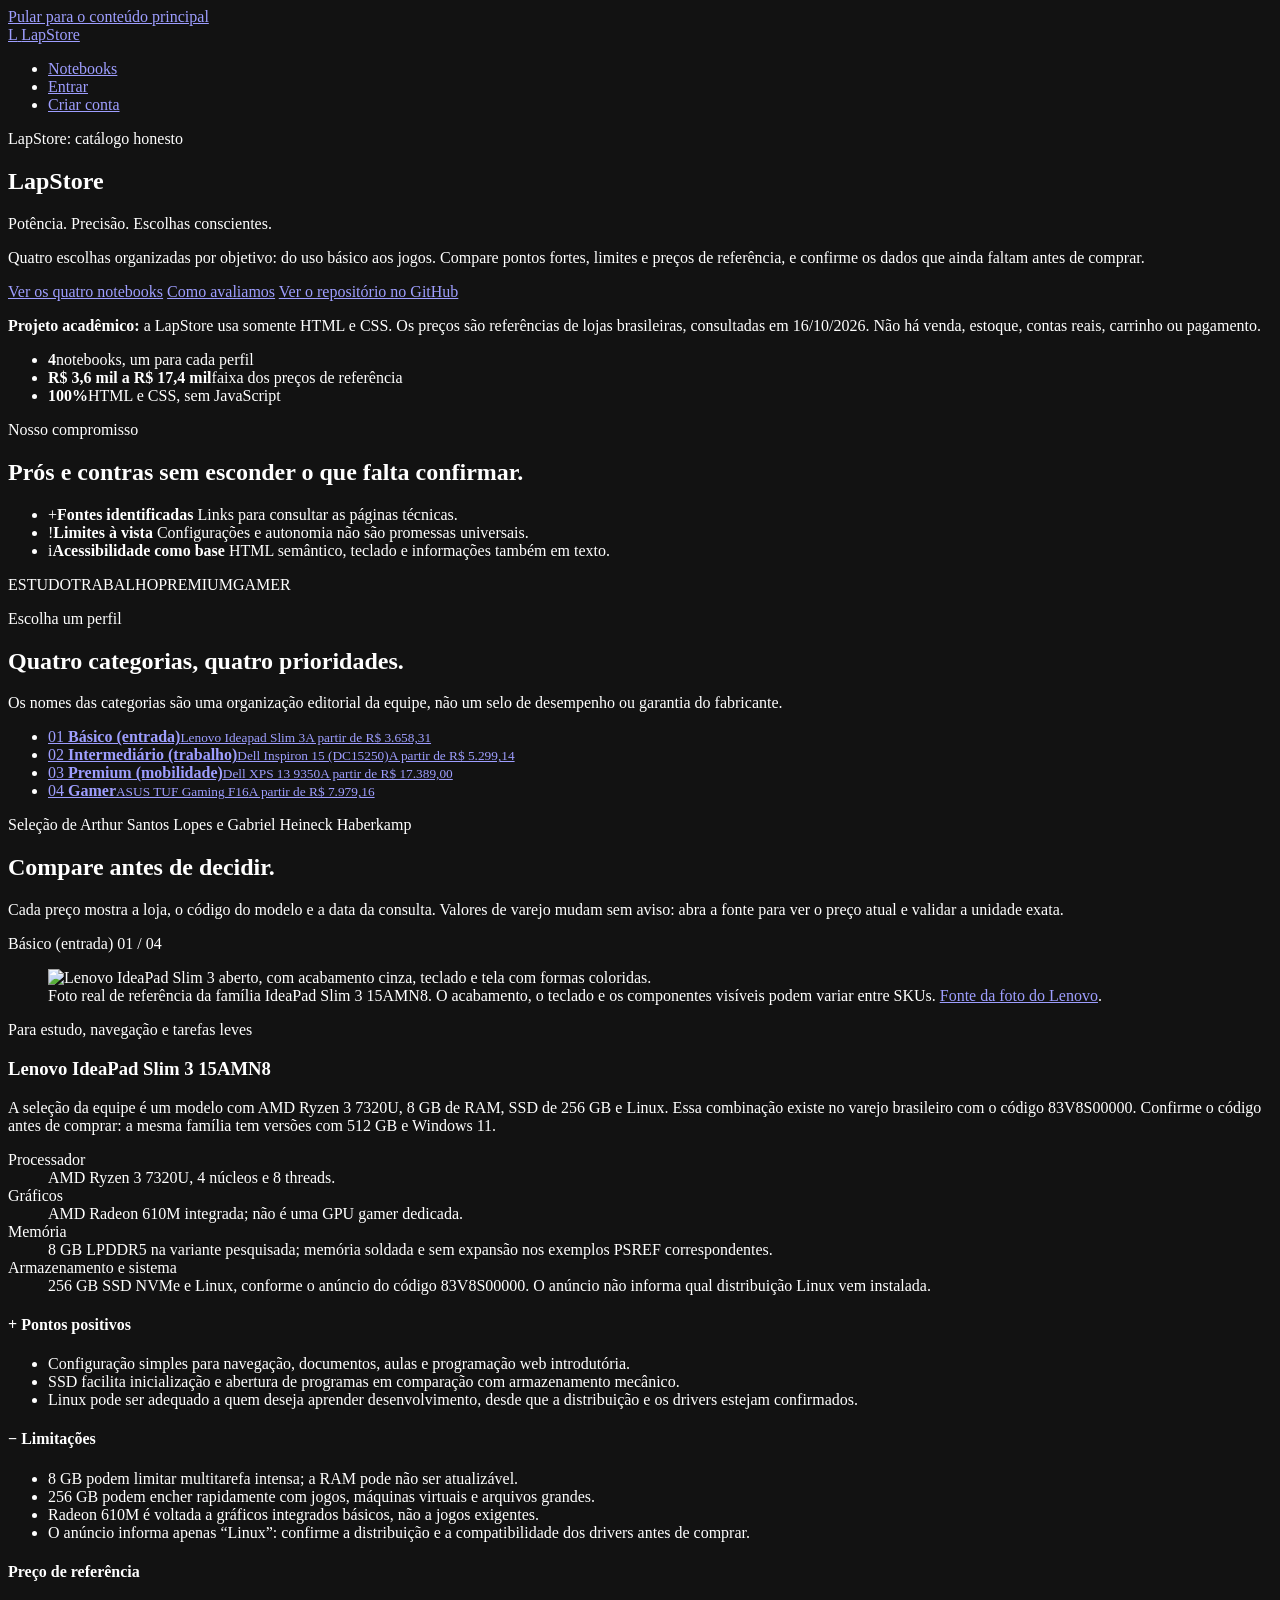
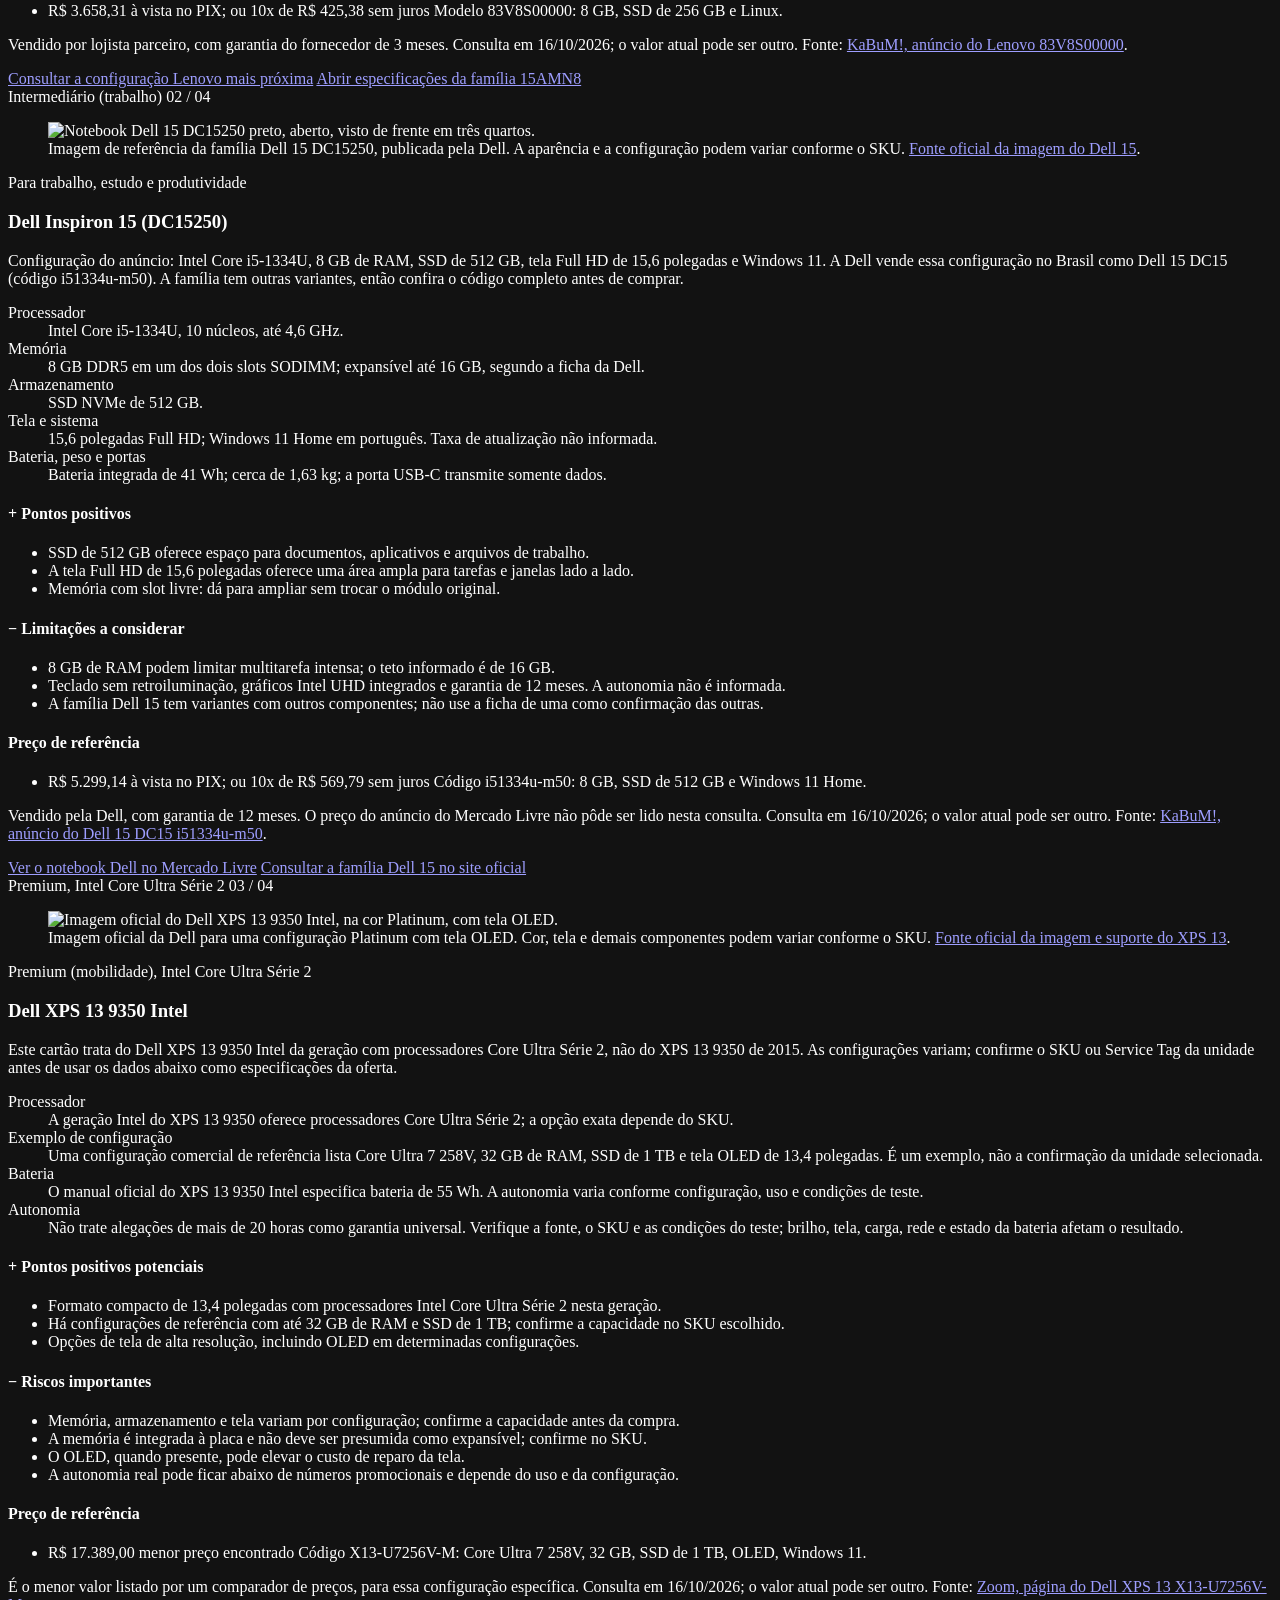
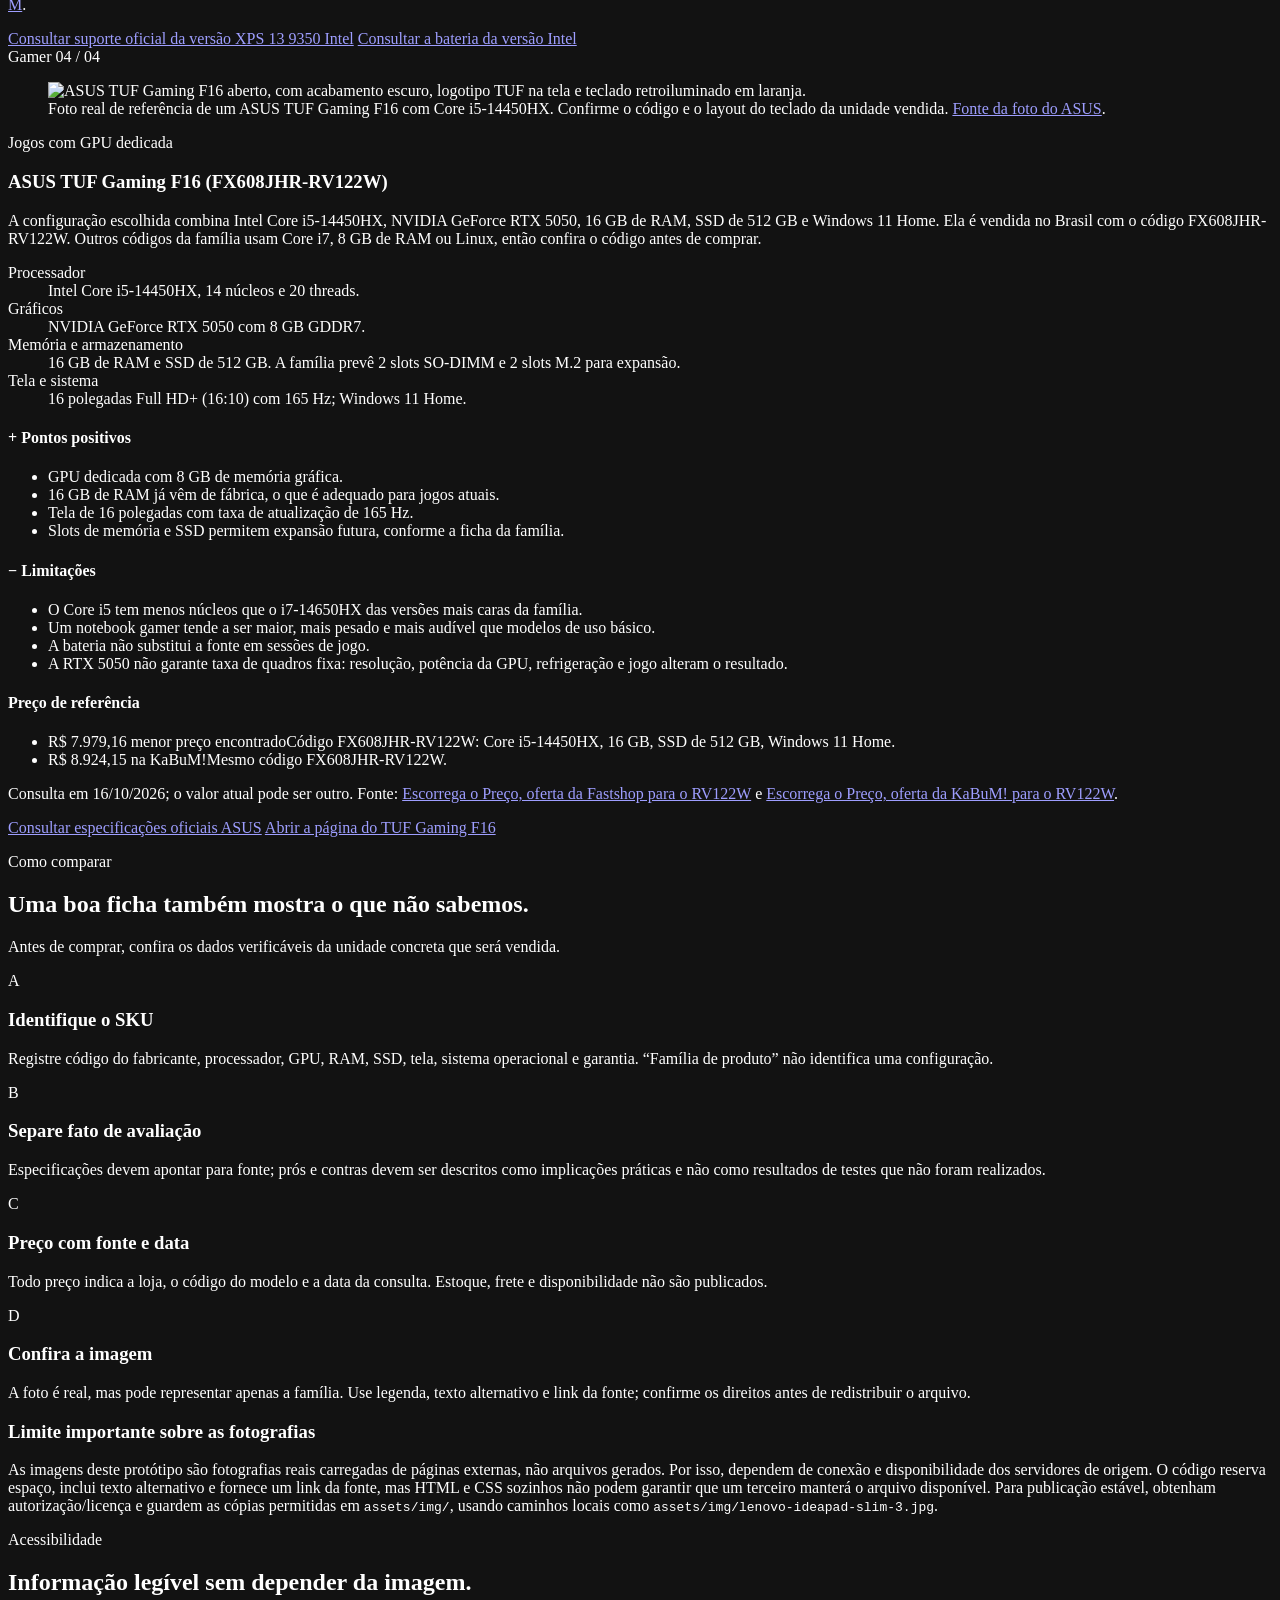
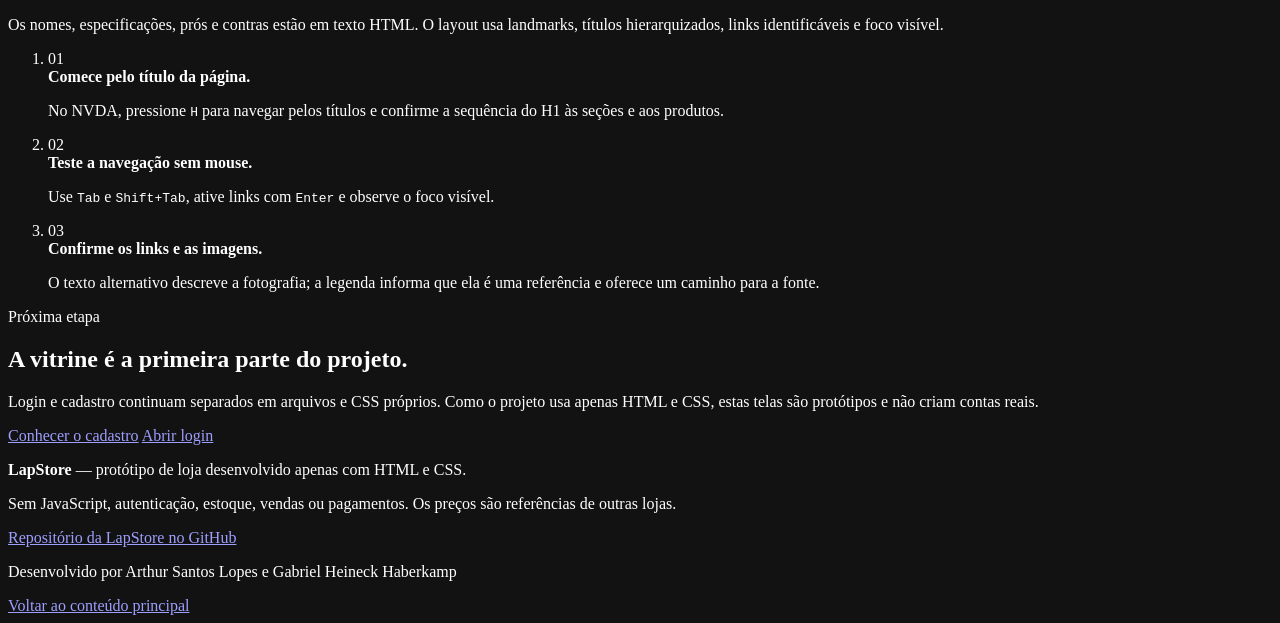
==== index.html @ e363d123 "Add initial HTML structure for LapStore catalog" ====
<!DOCTYPE html>
<html lang="pt-BR">
<head>
    <meta charset="UTF-8">
    <meta name="viewport" content="width=device-width, initial-scale=1.0">
    <meta name="description" content="Catálogo demonstrativo da LapStore com quatro notebooks organizados por perfil de uso, prós, contras e fontes de especificações.">
    <meta name="color-scheme" content="dark">
    <title>Notebooks por categoria | LapStore</title>
    <link rel="stylesheet" href="css/base.css">
    <link rel="stylesheet" href="css/home.css">
</head>
<body>
    <a class="skip-link" href="#conteudo-principal">Pular para o conteúdo principal</a>

    <header class="site-header">
        <div class="container header-inner">
            <a class="brand" href="index.html" aria-label="LapStore, página inicial">
                <span class="brand-mark" aria-hidden="true">L</span>
                <span class="brand-name">LapStore</span>
            </a>
            <nav class="main-nav" aria-label="Navegação principal">
                <ul>
                    <li><a href="index.html" aria-current="page">Notebooks</a></li>
                    <li><a href="login.html">Entrar</a></li>
                    <li><a class="nav-highlight" href="cadastro.html">Criar conta</a></li>
                </ul>
            </nav>
        </div>
    </header>

    <main id="conteudo-principal" class="home-page" tabindex="-1">
        <section class="home-hero" aria-labelledby="titulo-principal">
            <div class="container hero-layout">
                <div class="hero-copy">
                    <p class="eyebrow">LapStore: catálogo honesto</p>
                    <h1 id="titulo-principal">Lap<span class="brand-accent">Store</span></h1>
                    <p class="hero-tagline">Potência. Precisão. Escolhas conscientes.</p>
                    <p class="hero-lead">Quatro escolhas organizadas por objetivo: do uso básico aos jogos. Compare pontos fortes, limites e preços de referência, e confirme os dados que ainda faltam antes de comprar.</p>
                    <div class="hero-actions">
                        <a class="button button-primary" href="#catalogo-notebooks">Ver os quatro notebooks</a>
                        <a class="button button-secondary" href="#criterios">Como avaliamos</a>
                        <a class="button button-repository" href="https://github.com/gabrielhhaber/loja_html_css">Ver o repositório no GitHub</a>
                    </div>
                    <p class="prototype-notice"><strong>Projeto acadêmico:</strong> a LapStore usa somente HTML e CSS. Os preços são referências de lojas brasileiras, consultadas em 16/10/2026. Não há venda, estoque, contas reais, carrinho ou pagamento.</p>
                    <ul class="hero-stats">
                        <li><strong>4</strong><span>notebooks, um para cada perfil</span></li>
                        <li><strong>R$ 3,6 mil a R$ 17,4 mil</strong><span>faixa dos preços de referência</span></li>
                        <li><strong>100%</strong><span>HTML e CSS, sem JavaScript</span></li>
                    </ul>
                </div>
                <aside class="hero-pledge" aria-labelledby="titulo-compromisso">
                    <p class="eyebrow">Nosso compromisso</p>
                    <h2 id="titulo-compromisso">Prós e contras sem esconder o que falta confirmar.</h2>
                    <ul class="pledge-list">
                        <li><span class="pledge-icon pledge-icon-good" aria-hidden="true">+</span><span><strong>Fontes identificadas</strong> Links para consultar as páginas técnicas.</span></li>
                        <li><span class="pledge-icon pledge-icon-caution" aria-hidden="true">!</span><span><strong>Limites à vista</strong> Configurações e autonomia não são promessas universais.</span></li>
                        <li><span class="pledge-icon pledge-icon-info" aria-hidden="true">i</span><span><strong>Acessibilidade como base</strong> HTML semântico, teclado e informações também em texto.</span></li>
                    </ul>
                </aside>
            </div>
            <div class="hero-ribbon" aria-hidden="true"><span>ESTUDO</span><span>TRABALHO</span><span>PREMIUM</span><span>GAMER</span></div>
        </section>

        <section class="container category-overview" aria-labelledby="titulo-categorias">
            <div class="section-intro">
                <p class="eyebrow">Escolha um perfil</p>
                <h2 id="titulo-categorias">Quatro categorias, quatro prioridades.</h2>
                <p>Os nomes das categorias são uma organização editorial da equipe, não um selo de desempenho ou garantia do fabricante.</p>
            </div>
            <nav class="category-nav" aria-label="Ir para uma categoria de notebook">
                <ul>
                    <li>
                        <a class="category-link category-link-basic" href="#titulo-lenovo">
                            <span class="category-number" aria-hidden="true">01</span>
                            <span><strong>Básico (entrada)</strong><small>Lenovo Ideapad Slim 3</small><small class="category-price">A partir de R$ 3.658,31</small></span>
                        </a>
                    </li>
                    <li>
                        <a class="category-link category-link-work" href="#titulo-dell-inspiron">
                            <span class="category-number" aria-hidden="true">02</span>
                            <span><strong>Intermediário (trabalho)</strong><small>Dell Inspiron 15 (DC15250)</small><small class="category-price">A partir de R$ 5.299,14</small></span>
                        </a>
                    </li>
                    <li>
                        <a class="category-link category-link-premium" href="#titulo-dell">
                            <span class="category-number" aria-hidden="true">03</span>
                            <span><strong>Premium (mobilidade)</strong><small>Dell XPS 13 9350</small><small class="category-price">A partir de R$ 17.389,00</small></span>
                        </a>
                    </li>
                    <li>
                        <a class="category-link category-link-gamer" href="#titulo-asus">
                            <span class="category-number" aria-hidden="true">04</span>
                            <span><strong>Gamer</strong><small>ASUS TUF Gaming F16</small><small class="category-price">A partir de R$ 7.979,16</small></span>
                        </a>
                    </li>
                </ul>
            </nav>
        </section>

        <section class="container catalog-section" id="catalogo-notebooks" aria-labelledby="titulo-catalogo">
            <div class="section-heading">
                <div>
                    <p class="eyebrow">Seleção de Arthur Santos Lopes e Gabriel Heineck Haberkamp</p>
                    <h2 id="titulo-catalogo">Compare antes de decidir.</h2>
                </div>
                <p>Cada preço mostra a loja, o código do modelo e a data da consulta. Valores de varejo mudam sem aviso: abra a fonte para ver o preço atual e validar a unidade exata.</p>
            </div>

            <div class="product-grid">
                <article class="product-card product-basic" id="categoria-basico" aria-labelledby="titulo-lenovo">
                    <div class="product-card-head">
                        <span class="category-badge">Básico (entrada)</span>
                        <span class="category-index" aria-hidden="true">01 / 04</span>
                    </div>
                    <figure class="product-figure">
                        <img src="https://www.regard.ru/api/photo/goods/6617258.png" width="1000" height="1000" loading="lazy" referrerpolicy="no-referrer" decoding="async" alt="Lenovo IdeaPad Slim 3 aberto, com acabamento cinza, teclado e tela com formas coloridas.">
                        <figcaption>Foto real de referência da família IdeaPad Slim 3 15AMN8. O acabamento, o teclado e os componentes visíveis podem variar entre SKUs. <a href="https://www.regard.ru/product/790189/noutbuk-lenovo-ideapad-slim-3-15amn8-arctic-grey-82xq01c9ps">Fonte da foto do Lenovo</a>.</figcaption>
                    </figure>
                    <div class="product-content">
                        <p class="product-kicker">Para estudo, navegação e tarefas leves</p>
                        <h3 id="titulo-lenovo" tabindex="-1">Lenovo IdeaPad Slim 3 15AMN8</h3>
                        <p class="product-summary">A seleção da equipe é um modelo com AMD Ryzen 3 7320U, 8 GB de RAM, SSD de 256 GB e Linux. Essa combinação existe no varejo brasileiro com o código 83V8S00000. Confirme o código antes de comprar: a mesma família tem versões com 512 GB e Windows 11.</p>
                        <dl class="spec-list">
                            <div><dt>Processador</dt><dd>AMD Ryzen 3 7320U, 4 núcleos e 8 threads.</dd></div>
                            <div><dt>Gráficos</dt><dd>AMD Radeon 610M integrada; não é uma GPU gamer dedicada.</dd></div>
                            <div><dt>Memória</dt><dd>8 GB LPDDR5 na variante pesquisada; memória soldada e sem expansão nos exemplos PSREF correspondentes.</dd></div>
                            <div><dt>Armazenamento e sistema</dt><dd>256 GB SSD NVMe e Linux, conforme o anúncio do código 83V8S00000. O anúncio não informa qual distribuição Linux vem instalada.</dd></div>
                        </dl>
                        <div class="pros-cons">
                            <div class="pros" role="group" aria-labelledby="lenovo-pros">
                                <h4 id="lenovo-pros"><span aria-hidden="true">+</span> Pontos positivos</h4>
                                <ul>
                                    <li>Configuração simples para navegação, documentos, aulas e programação web introdutória.</li>
                                    <li>SSD facilita inicialização e abertura de programas em comparação com armazenamento mecânico.</li>
                                    <li>Linux pode ser adequado a quem deseja aprender desenvolvimento, desde que a distribuição e os drivers estejam confirmados.</li>
                                </ul>
                            </div>
                            <div class="cons" role="group" aria-labelledby="lenovo-contras">
                                <h4 id="lenovo-contras"><span aria-hidden="true">−</span> Limitações</h4>
                                <ul>
                                    <li>8 GB podem limitar multitarefa intensa; a RAM pode não ser atualizável.</li>
                                    <li>256 GB podem encher rapidamente com jogos, máquinas virtuais e arquivos grandes.</li>
                                    <li>Radeon 610M é voltada a gráficos integrados básicos, não a jogos exigentes.</li>
                                    <li>O anúncio informa apenas “Linux”: confirme a distribuição e a compatibilidade dos drivers antes de comprar.</li>
                                </ul>
                            </div>
                        </div>
                        <div class="price-box"><h4 id="preco-lenovo">Preço de referência</h4><ul class="price-list"><li><span class="price-value">R$ 3.658,31</span> <span class="price-cond">à vista no PIX; ou 10x de R$ 425,38 sem juros</span><span class="price-cfg"> Modelo 83V8S00000: 8 GB, SSD de 256 GB e Linux.</span></li></ul><p class="price-note">Vendido por lojista parceiro, com garantia do fornecedor de 3 meses. Consulta em 16/10/2026; o valor atual pode ser outro. Fonte: <a href="https://www.kabum.com.br/produto/1065395/notebook-lenovo-ideapad-slim-3-15amn8-amd-ryzen-3-7320u-8gb-256gb-ssd-linux-83v8s00000">KaBuM!, anúncio do Lenovo 83V8S00000</a>.</p></div>
                        <a class="button button-primary product-source" href="https://psref.lenovo.com/Detail/2183?M=82XQ00G1CC">Consultar a configuração Lenovo mais próxima</a>
                        <a class="text-link" href="https://psref.lenovo.com/Product/IdeaPad/IdeaPad_Slim_3_15AMN8">Abrir especificações da família 15AMN8</a>
                    </div>
                </article>

                <article class="product-card product-work" id="categoria-intermediario" aria-labelledby="titulo-dell-inspiron">
                    <div class="product-card-head">
                        <span class="category-badge">Intermediário (trabalho)</span>
                        <span class="category-index" aria-hidden="true">02 / 04</span>
                    </div>
                    <figure class="product-figure">
                        <img src="https://i.dell.com/is/image/DellContent/content/dam/ss2/product-images/dell-client-products/notebooks/dell/dell-15-intel-3530/media-gallery/laptop-dell-dc15250nt-bk-plastic-gallery-1.psd?fmt=png-alpha&amp;pscan=auto&amp;scl=1&amp;hei=320&amp;wid=499&amp;qlt=100,0&amp;resMode=sharp2&amp;size=499,320" width="499" height="320" loading="lazy" referrerpolicy="no-referrer" decoding="async" alt="Notebook Dell 15 DC15250 preto, aberto, visto de frente em três quartos.">
                        <figcaption>Imagem de referência da família Dell 15 DC15250, publicada pela Dell. A aparência e a configuração podem variar conforme o SKU. <a href="https://www.dell.com/pt-br/shop/notebooks-dell/spd/dell15laptopdc15250">Fonte oficial da imagem do Dell 15</a>.</figcaption>
                    </figure>
                    <div class="product-content">
                        <p class="product-kicker">Para trabalho, estudo e produtividade</p>
                        <h3 id="titulo-dell-inspiron" tabindex="-1">Dell Inspiron 15 (DC15250)</h3>
                        <p class="product-summary">Configuração do anúncio: Intel Core i5-1334U, 8 GB de RAM, SSD de 512 GB, tela Full HD de 15,6 polegadas e Windows 11. A Dell vende essa configuração no Brasil como Dell 15 DC15 (código i51334u-m50). A família tem outras variantes, então confira o código completo antes de comprar.</p>
                        <dl class="spec-list">
                            <div><dt>Processador</dt><dd>Intel Core i5-1334U, 10 núcleos, até 4,6 GHz.</dd></div>
                            <div><dt>Memória</dt><dd>8 GB DDR5 em um dos dois slots SODIMM; expansível até 16 GB, segundo a ficha da Dell.</dd></div>
                            <div><dt>Armazenamento</dt><dd>SSD NVMe de 512 GB.</dd></div>
                            <div><dt>Tela e sistema</dt><dd>15,6 polegadas Full HD; Windows 11 Home em português. Taxa de atualização não informada.</dd></div>
                            <div><dt>Bateria, peso e portas</dt><dd>Bateria integrada de 41 Wh; cerca de 1,63 kg; a porta USB-C transmite somente dados.</dd></div>
                        </dl>
                        <div class="pros-cons">
                            <div class="pros" role="group" aria-labelledby="dell-inspiron-pros">
                                <h4 id="dell-inspiron-pros"><span aria-hidden="true">+</span> Pontos positivos</h4>
                                <ul>
                                    <li>SSD de 512 GB oferece espaço para documentos, aplicativos e arquivos de trabalho.</li>
                                    <li>A tela Full HD de 15,6 polegadas oferece uma área ampla para tarefas e janelas lado a lado.</li>
                                    <li>Memória com slot livre: dá para ampliar sem trocar o módulo original.</li>
                                </ul>
                            </div>
                            <div class="cons" role="group" aria-labelledby="dell-inspiron-contras">
                                <h4 id="dell-inspiron-contras"><span aria-hidden="true">−</span> Limitações a considerar</h4>
                                <ul>
                                    <li>8 GB de RAM podem limitar multitarefa intensa; o teto informado é de 16 GB.</li>
                                    <li>Teclado sem retroiluminação, gráficos Intel UHD integrados e garantia de 12 meses. A autonomia não é informada.</li>
                                    <li>A família Dell 15 tem variantes com outros componentes; não use a ficha de uma como confirmação das outras.</li>
                                </ul>
                            </div>
                        </div>
                        <div class="price-box"><h4 id="preco-dell15">Preço de referência</h4><ul class="price-list"><li><span class="price-value">R$ 5.299,14</span> <span class="price-cond">à vista no PIX; ou 10x de R$ 569,79 sem juros</span><span class="price-cfg"> Código i51334u-m50: 8 GB, SSD de 512 GB e Windows 11 Home.</span></li></ul><p class="price-note">Vendido pela Dell, com garantia de 12 meses. O preço do anúncio do Mercado Livre não pôde ser lido nesta consulta. Consulta em 16/10/2026; o valor atual pode ser outro. Fonte: <a href="https://www.kabum.com.br/produto/1028018/notebook-dell-15-dc15-i51334u-m50-15-6-full-hd-13-gen-intel-core-i5-8gb-512gb-ssd-win-11-preto-carbono">KaBuM!, anúncio do Dell 15 DC15 i51334u-m50</a>.</p></div>
                        <a class="button button-primary product-source" href="https://www.mercadolivre.com.br/notebook-dell-dc15-i51334u-a50-156-fhd-i5-8gb-512gb-win-11/p/MLB70040749?pdp_filters=item_id%3AMLB6972021044">Ver o notebook Dell no Mercado Livre</a>
                        <a class="text-link" href="https://www.dell.com/pt-br/shop/notebooks-dell/spd/dell15laptopdc15250">Consultar a família Dell 15 no site oficial</a>
                    </div>
                </article>

                <article class="product-card product-premium" id="categoria-premium" aria-labelledby="titulo-dell">
                    <div class="product-card-head">
                        <span class="category-badge">Premium, Intel Core Ultra Série 2</span>
                        <span class="category-index" aria-hidden="true">03 / 04</span>
                    </div>
                    <figure class="product-figure">
                        <img src="https://i.dell.com/is/image/DellContent/content/dam/ss2/product-images/dell-client-products/notebooks/xps-notebooks/xps-13-9350/spi/platinum/oled/notebook-xps-13-9350-t-oled-silver-relsize-500-ng.psd?fmt=jpg&amp;wid=500&amp;hei=181" width="500" height="181" loading="lazy" referrerpolicy="no-referrer" decoding="async" alt="Imagem oficial do Dell XPS 13 9350 Intel, na cor Platinum, com tela OLED.">
                        <figcaption>Imagem oficial da Dell para uma configuração Platinum com tela OLED. Cor, tela e demais componentes podem variar conforme o SKU. <a href="https://www.dell.com/support/product-details/pt-br/product/xps-13-9350-intel-laptop/resources/manuals">Fonte oficial da imagem e suporte do XPS 13</a>.</figcaption>
                    </figure>
                    <div class="product-content">
                        <p class="product-kicker">Premium (mobilidade), Intel Core Ultra Série 2</p>
                        <h3 id="titulo-dell" tabindex="-1">Dell XPS 13 9350 Intel</h3>
                        <p class="product-summary">Este cartão trata do Dell XPS 13 9350 Intel da geração com processadores Core Ultra Série 2, não do XPS 13 9350 de 2015. As configurações variam; confirme o SKU ou Service Tag da unidade antes de usar os dados abaixo como especificações da oferta.</p>
                        <dl class="spec-list">
                            <div><dt>Processador</dt><dd>A geração Intel do XPS 13 9350 oferece processadores Core Ultra Série 2; a opção exata depende do SKU.</dd></div>
                            <div><dt>Exemplo de configuração</dt><dd>Uma configuração comercial de referência lista Core Ultra 7 258V, 32 GB de RAM, SSD de 1 TB e tela OLED de 13,4 polegadas. É um exemplo, não a confirmação da unidade selecionada.</dd></div>
                            <div><dt>Bateria</dt><dd>O manual oficial do XPS 13 9350 Intel especifica bateria de 55 Wh. A autonomia varia conforme configuração, uso e condições de teste.</dd></div>
                            <div><dt>Autonomia</dt><dd>Não trate alegações de mais de 20 horas como garantia universal. Verifique a fonte, o SKU e as condições do teste; brilho, tela, carga, rede e estado da bateria afetam o resultado.</dd></div>
                        </dl>
                        <div class="pros-cons">
                            <div class="pros" role="group" aria-labelledby="dell-pros">
                                <h4 id="dell-pros"><span aria-hidden="true">+</span> Pontos positivos potenciais</h4>
                                <ul>
                                    <li>Formato compacto de 13,4 polegadas com processadores Intel Core Ultra Série 2 nesta geração.</li>
                                    <li>Há configurações de referência com até 32 GB de RAM e SSD de 1 TB; confirme a capacidade no SKU escolhido.</li>
                                    <li>Opções de tela de alta resolução, incluindo OLED em determinadas configurações.</li>
                                </ul>
                            </div>
                            <div class="cons" role="group" aria-labelledby="dell-contras">
                                <h4 id="dell-contras"><span aria-hidden="true">−</span> Riscos importantes</h4>
                                <ul>
                                    <li>Memória, armazenamento e tela variam por configuração; confirme a capacidade antes da compra.</li>
                                    <li>A memória é integrada à placa e não deve ser presumida como expansível; confirme no SKU.</li>
                                    <li>O OLED, quando presente, pode elevar o custo de reparo da tela.</li>
                                    <li>A autonomia real pode ficar abaixo de números promocionais e depende do uso e da configuração.</li>
                                </ul>
                            </div>
                        </div>
                        <div class="price-box"><h4 id="preco-xps">Preço de referência</h4><ul class="price-list"><li><span class="price-value">R$ 17.389,00</span> <span class="price-cond">menor preço encontrado</span><span class="price-cfg"> Código X13-U7256V-M: Core Ultra 7 258V, 32 GB, SSD de 1 TB, OLED, Windows 11.</span></li></ul><p class="price-note">É o menor valor listado por um comparador de preços, para essa configuração específica. Consulta em 16/10/2026; o valor atual pode ser outro. Fonte: <a href="https://www.zoom.com.br/notebook/notebook-dell-xps-13-intel-core-ultra-7-258v-13-32gb-ssd-1-tb-windows-11">Zoom, página do Dell XPS 13 X13-U7256V-M</a>.</p></div>
                        <a class="button button-primary product-source" href="https://www.dell.com/support/product-details/pt-br/product/xps-13-9350-intel-laptop/resources/manuals">Consultar suporte oficial da versão XPS 13 9350 Intel</a>
                        <a class="text-link" href="https://www.dell.com/support/manuals/pt-br/xps-13-9350-intel-laptop/xps-13-9350-owners-manual/bateria?guid=guid-c11a821b-01ce-44c5-aed5-444b4c1772a5&amp;lang=pt-br">Consultar a bateria da versão Intel</a>
                    </div>
                </article>

                <article class="product-card product-gamer" id="categoria-gamer" aria-labelledby="titulo-asus">
                    <div class="product-card-head">
                        <span class="category-badge">Gamer</span>
                        <span class="category-index" aria-hidden="true">04 / 04</span>
                    </div>
                    <figure class="product-figure">
                        <img src="https://itmag.kz/upload/iblock/8/79/product_image_129979_1403977.webp" width="512" height="512" loading="lazy" referrerpolicy="no-referrer" decoding="async" alt="ASUS TUF Gaming F16 aberto, com acabamento escuro, logotipo TUF na tela e teclado retroiluminado em laranja.">
                        <figcaption>Foto real de referência de um ASUS TUF Gaming F16 com Core i5-14450HX. Confirme o código e o layout do teclado da unidade vendida. <a href="https://itmag.kz/p/129979-noutbuk-asus-fx608jhr-core-i5-14450hx-16-w/">Fonte da foto do ASUS</a>.</figcaption>
                    </figure>
                    <div class="product-content">
                        <p class="product-kicker">Jogos com GPU dedicada</p>
                        <h3 id="titulo-asus" tabindex="-1">ASUS TUF Gaming F16 (FX608JHR-RV122W)</h3>
                        <p class="product-summary">A configuração escolhida combina Intel Core i5-14450HX, NVIDIA GeForce RTX 5050, 16 GB de RAM, SSD de 512 GB e Windows 11 Home. Ela é vendida no Brasil com o código FX608JHR-RV122W. Outros códigos da família usam Core i7, 8 GB de RAM ou Linux, então confira o código antes de comprar.</p>
                        <dl class="spec-list">
                            <div><dt>Processador</dt><dd>Intel Core i5-14450HX, 14 núcleos e 20 threads.</dd></div>
                            <div><dt>Gráficos</dt><dd>NVIDIA GeForce RTX 5050 com 8 GB GDDR7.</dd></div>
                            <div><dt>Memória e armazenamento</dt><dd>16 GB de RAM e SSD de 512 GB. A família prevê 2 slots SO-DIMM e 2 slots M.2 para expansão.</dd></div>
                            <div><dt>Tela e sistema</dt><dd>16 polegadas Full HD+ (16:10) com 165 Hz; Windows 11 Home.</dd></div>
                        </dl>
                        <div class="pros-cons">
                            <div class="pros" role="group" aria-labelledby="asus-pros"><h4 id="asus-pros"><span aria-hidden="true">+</span> Pontos positivos</h4>
                                <ul>
                                    <li>GPU dedicada com 8 GB de memória gráfica.</li>
                                    <li>16 GB de RAM já vêm de fábrica, o que é adequado para jogos atuais.</li>
                                    <li>Tela de 16 polegadas com taxa de atualização de 165 Hz.</li>
                                    <li>Slots de memória e SSD permitem expansão futura, conforme a ficha da família.</li>
                                </ul>
                            </div>
                            <div class="cons" role="group" aria-labelledby="asus-contras"><h4 id="asus-contras"><span aria-hidden="true">−</span> Limitações</h4>
                                <ul>
                                    <li>O Core i5 tem menos núcleos que o i7-14650HX das versões mais caras da família.</li>
                                    <li>Um notebook gamer tende a ser maior, mais pesado e mais audível que modelos de uso básico.</li>
                                    <li>A bateria não substitui a fonte em sessões de jogo.</li>
                                    <li>A RTX 5050 não garante taxa de quadros fixa: resolução, potência da GPU, refrigeração e jogo alteram o resultado.</li>
                                </ul>
                            </div>
                        </div>
                        <div class="price-box"><h4 id="preco-asus">Preço de referência</h4><ul class="price-list"><li><span class="price-value">R$ 7.979,16</span> <span class="price-cond">menor preço encontrado</span><span class="price-cfg">Código FX608JHR-RV122W: Core i5-14450HX, 16 GB, SSD de 512 GB, Windows 11 Home.</span></li><li><span class="price-value">R$ 8.924,15</span> <span class="price-cond">na KaBuM!</span><span class="price-cfg">Mesmo código FX608JHR-RV122W.</span></li></ul><p class="price-note">Consulta em 16/10/2026; o valor atual pode ser outro. Fonte: <a href="https://escorregaopreco.com.br/ofertas/fastshop/8395336">Escorrega o Preço, oferta da Fastshop para o RV122W</a> e <a href="https://escorregaopreco.com.br/ofertas/kabum/8353607">Escorrega o Preço, oferta da KaBuM! para o RV122W</a>.</p></div>
                        <a class="button button-primary product-source" href="https://www.asus.com/br/laptops/for-gaming/tuf-gaming/asus-tuf-gaming-f16-2025/techspec/">Consultar especificações oficiais ASUS</a>
                        <a class="text-link" href="https://www.asus.com/br/laptops/for-gaming/tuf-gaming/asus-tuf-gaming-f16-2025/">Abrir a página do TUF Gaming F16</a>
                    </div>
                </article>
            </div>
        </section>

        <section class="container criteria-section" id="criterios" aria-labelledby="titulo-criterios">
            <div class="section-intro">
                <p class="eyebrow">Como comparar</p>
                <h2 id="titulo-criterios">Uma boa ficha também mostra o que não sabemos.</h2>
                <p>Antes de comprar, confira os dados verificáveis da unidade concreta que será vendida.</p>
            </div>
            <div class="criteria-grid">
                <article class="criteria-card"><span class="criteria-number" aria-hidden="true">A</span><h3>Identifique o SKU</h3><p>Registre código do fabricante, processador, GPU, RAM, SSD, tela, sistema operacional e garantia. “Família de produto” não identifica uma configuração.</p></article>
                <article class="criteria-card"><span class="criteria-number" aria-hidden="true">B</span><h3>Separe fato de avaliação</h3><p>Especificações devem apontar para fonte; prós e contras devem ser descritos como implicações práticas e não como resultados de testes que não foram realizados.</p></article>
                <article class="criteria-card"><span class="criteria-number" aria-hidden="true">C</span><h3>Preço com fonte e data</h3><p>Todo preço indica a loja, o código do modelo e a data da consulta. Estoque, frete e disponibilidade não são publicados.</p></article>
                <article class="criteria-card"><span class="criteria-number" aria-hidden="true">D</span><h3>Confira a imagem</h3><p>A foto é real, mas pode representar apenas a família. Use legenda, texto alternativo e link da fonte; confirme os direitos antes de redistribuir o arquivo.</p></article>
            </div>
            <aside class="honesty-callout" aria-labelledby="titulo-honestidade">
                <h3 id="titulo-honestidade">Limite importante sobre as fotografias</h3>
                <p>As imagens deste protótipo são fotografias reais carregadas de páginas externas, não arquivos gerados. Por isso, dependem de conexão e disponibilidade dos servidores de origem. O código reserva espaço, inclui texto alternativo e fornece um link da fonte, mas HTML e CSS sozinhos não podem garantir que um terceiro manterá o arquivo disponível. Para publicação estável, obtenham autorização/licença e guardem as cópias permitidas em <code>assets/img/</code>, usando caminhos locais como <code>assets/img/lenovo-ideapad-slim-3.jpg</code>.</p>
            </aside>
        </section>

        <section class="container screenreader-section" aria-labelledby="titulo-leitores">
            <div class="section-intro">
                <p class="eyebrow">Acessibilidade</p>
                <h2 id="titulo-leitores">Informação legível sem depender da imagem.</h2>
                <p>Os nomes, especificações, prós e contras estão em texto HTML. O layout usa landmarks, títulos hierarquizados, links identificáveis e foco visível.</p>
            </div>
            <ol class="screenreader-steps">
                <li><span aria-hidden="true">01</span><div><strong>Comece pelo título da página.</strong><p>No NVDA, pressione <kbd>H</kbd> para navegar pelos títulos e confirme a sequência do H1 às seções e aos produtos.</p></div></li>
                <li><span aria-hidden="true">02</span><div><strong>Teste a navegação sem mouse.</strong><p>Use <kbd>Tab</kbd> e <kbd>Shift+Tab</kbd>, ative links com <kbd>Enter</kbd> e observe o foco visível.</p></div></li>
                <li><span aria-hidden="true">03</span><div><strong>Confirme os links e as imagens.</strong><p>O texto alternativo descreve a fotografia; a legenda informa que ela é uma referência e oferece um caminho para a fonte.</p></div></li>
            </ol>
        </section>

        <section class="container closing-panel" aria-labelledby="titulo-proximos-passos">
            <div>
                <p class="eyebrow">Próxima etapa</p>
                <h2 id="titulo-proximos-passos">A vitrine é a primeira parte do projeto.</h2>
                <p>Login e cadastro continuam separados em arquivos e CSS próprios. Como o projeto usa apenas HTML e CSS, estas telas são protótipos e não criam contas reais.</p>
            </div>
            <div class="closing-actions">
                <a class="button button-primary" href="cadastro.html">Conhecer o cadastro</a>
                <a class="button button-secondary" href="login.html">Abrir login</a>
            </div>
        </section>
    </main>

    <footer class="site-footer">
        <div class="container footer-inner">
            <div class="footer-meta">
                <p><strong>LapStore</strong> — protótipo de loja desenvolvido apenas com HTML e CSS.</p>
                <p>Sem JavaScript, autenticação, estoque, vendas ou pagamentos. Os preços são referências de outras lojas.</p>
                <p><a class="footer-repo" href="https://github.com/gabrielhhaber/loja_html_css">Repositório da LapStore no GitHub</a></p>
                <p class="creator-credit">Desenvolvido por Arthur Santos Lopes e Gabriel Heineck Haberkamp</p>
            </div>
            <a href="#conteudo-principal">Voltar ao conteúdo principal</a>
        </div>
    </footer>
</body>
</html>
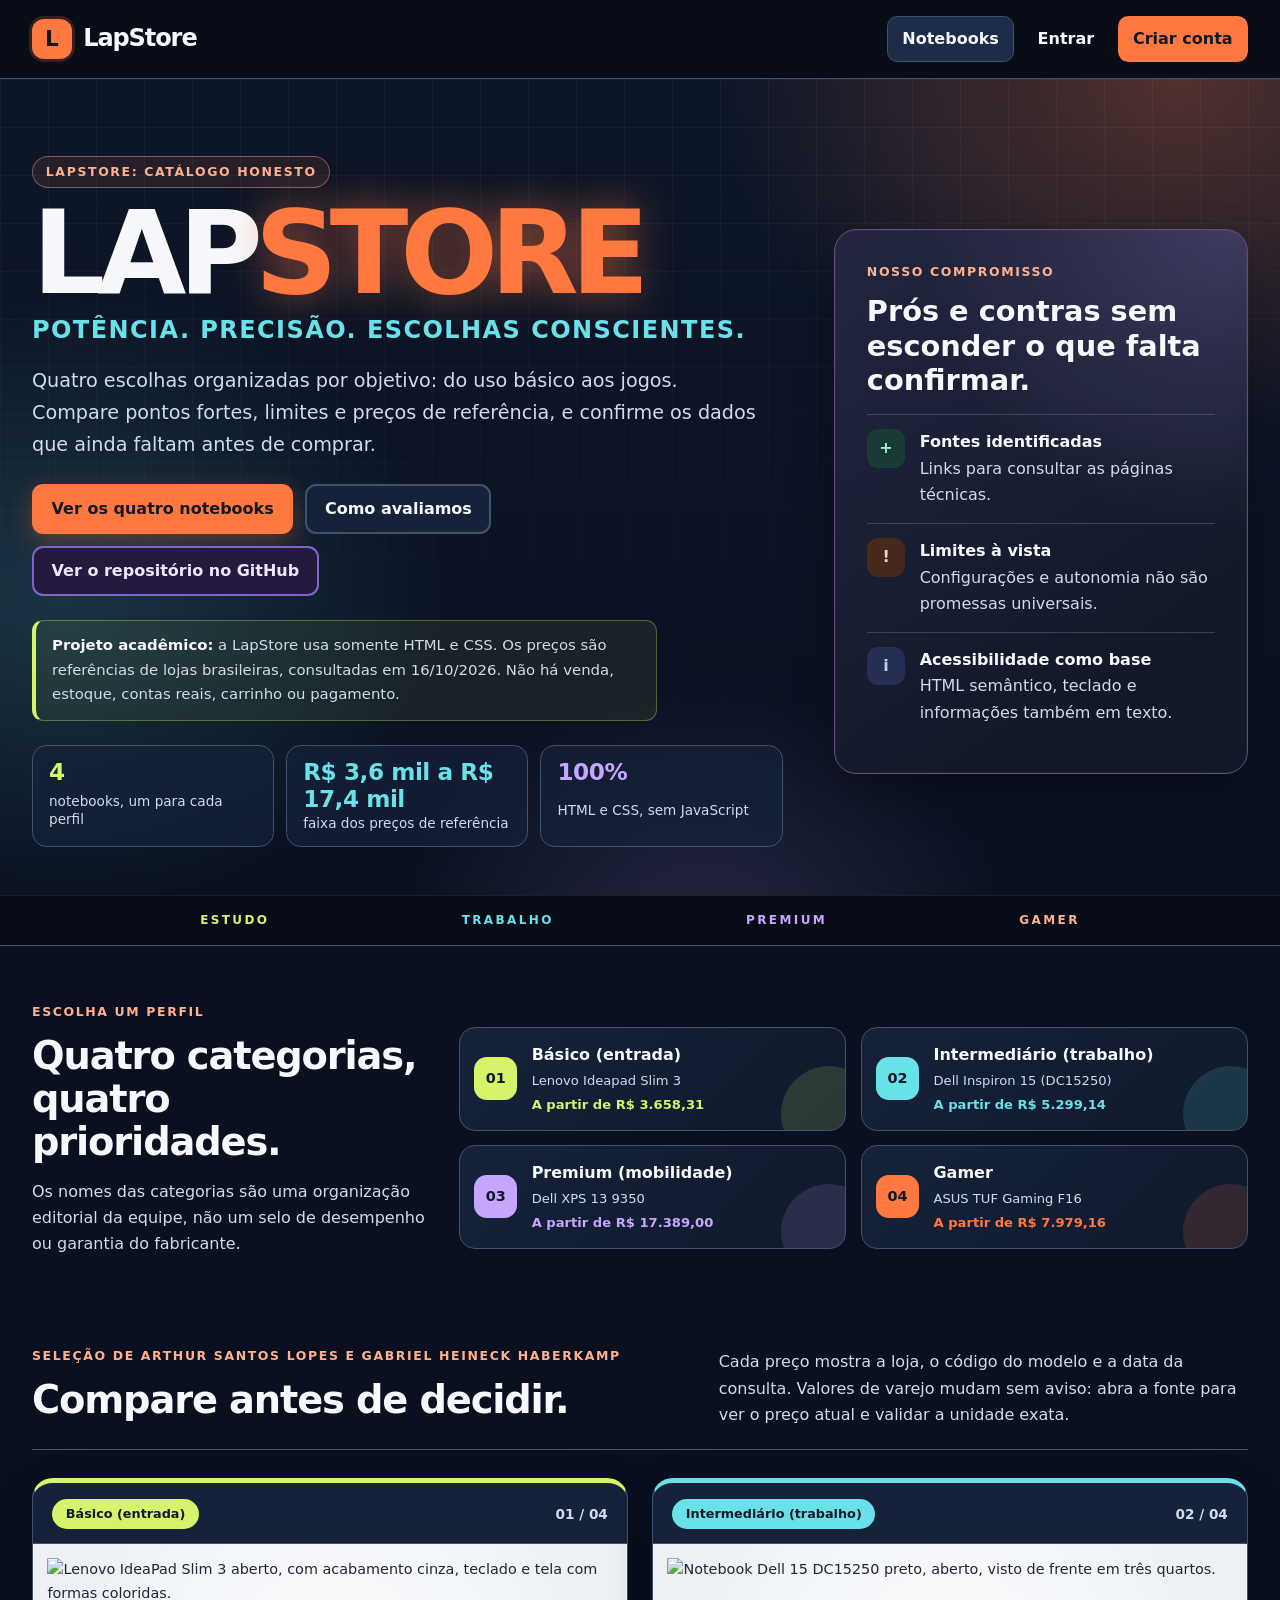
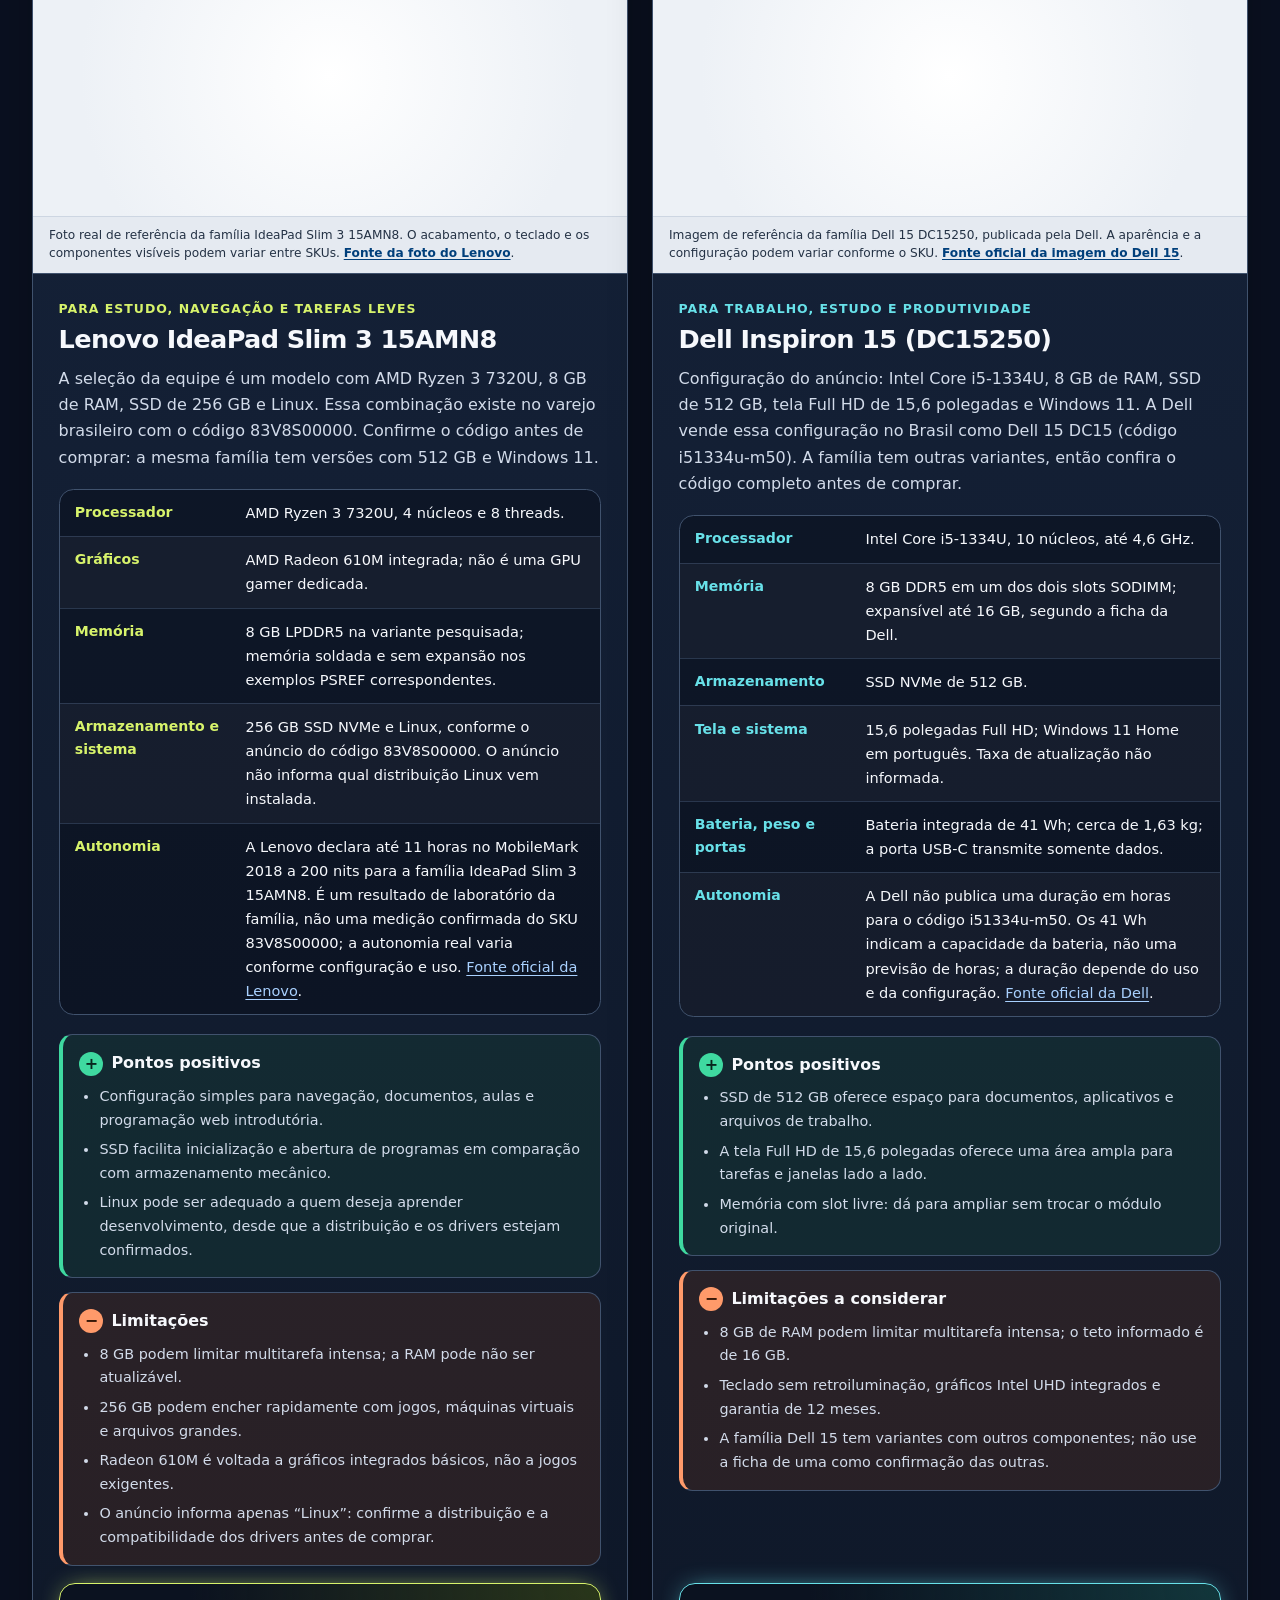
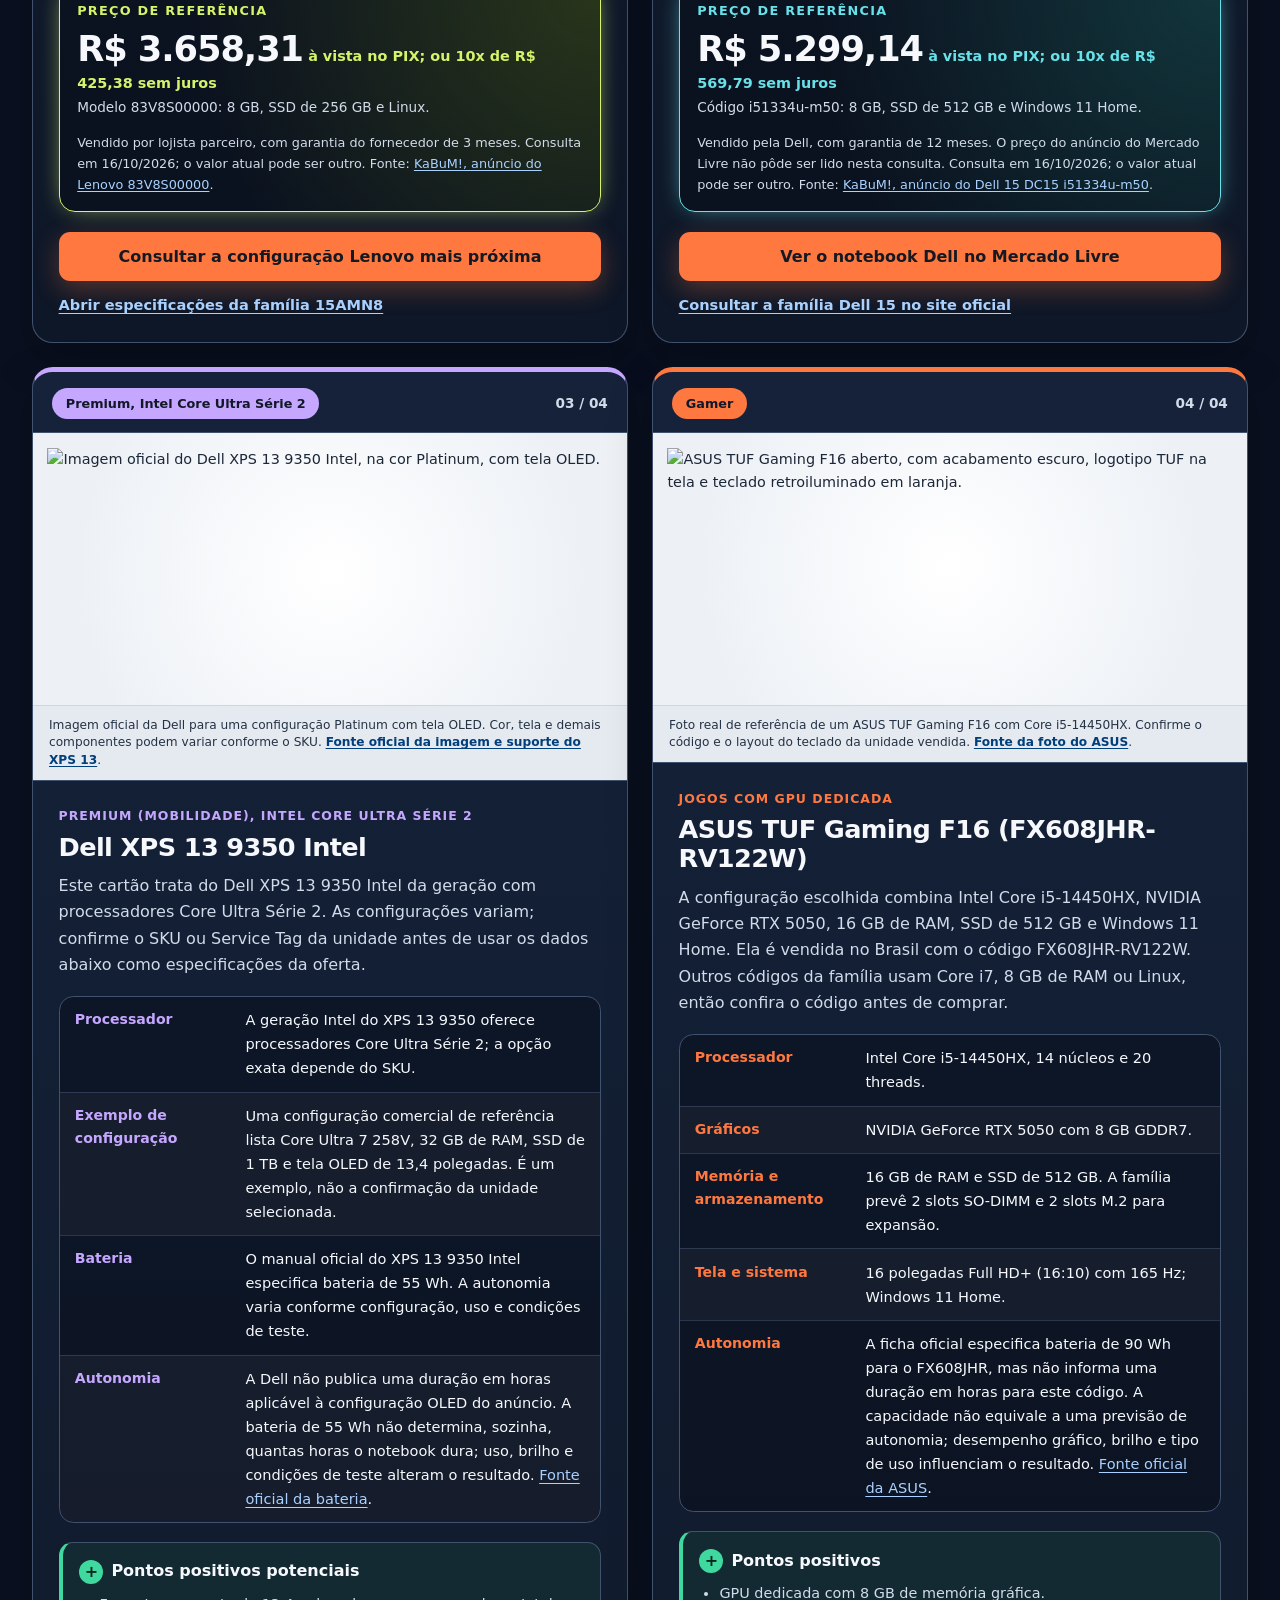
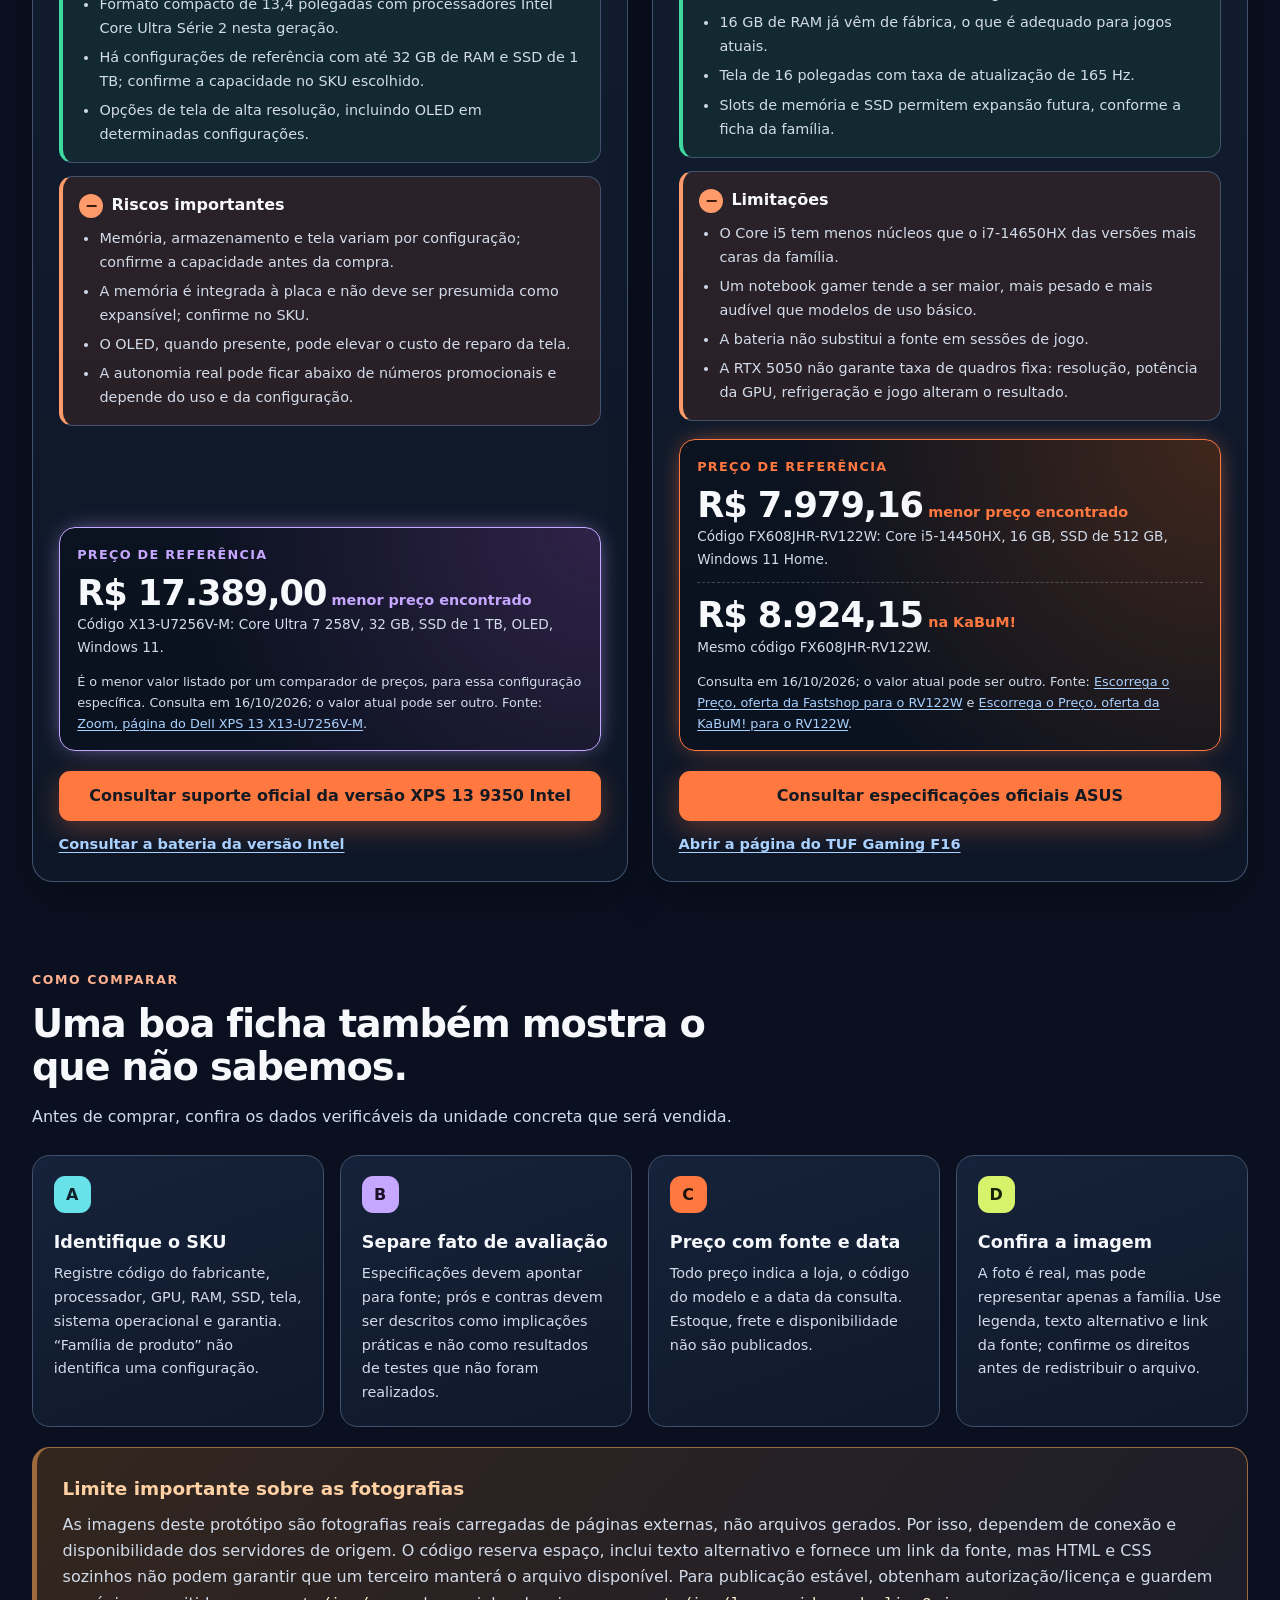
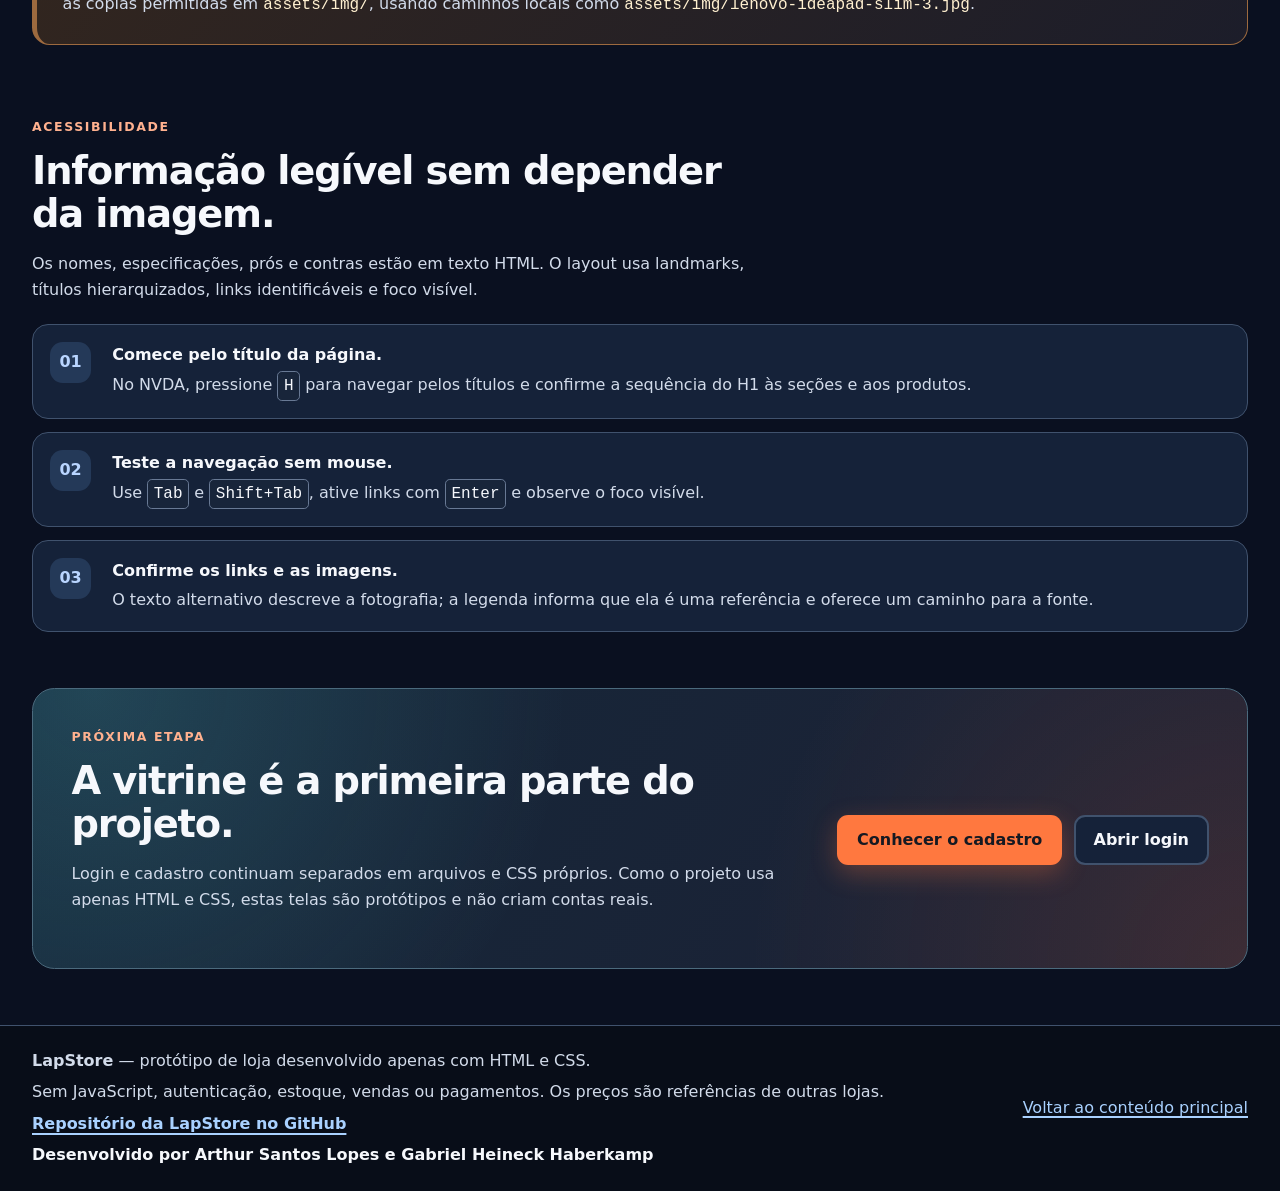
==== commit 1d669187: "Update autonomy descriptions for various devices Removed redundant information about battery duratio" ====
--- a/index.html
+++ b/index.html
@@ -125,6 +125,7 @@
                             <div><dt>Gráficos</dt><dd>AMD Radeon 610M integrada; não é uma GPU gamer dedicada.</dd></div>
                             <div><dt>Memória</dt><dd>8 GB LPDDR5 na variante pesquisada; memória soldada e sem expansão nos exemplos PSREF correspondentes.</dd></div>
                             <div><dt>Armazenamento e sistema</dt><dd>256 GB SSD NVMe e Linux, conforme o anúncio do código 83V8S00000. O anúncio não informa qual distribuição Linux vem instalada.</dd></div>
+                            <div><dt>Autonomia</dt><dd>A Lenovo declara até 11 horas no MobileMark 2018 a 200 nits para a família IdeaPad Slim 3 15AMN8. É um resultado de laboratório da família, não uma medição confirmada do SKU 83V8S00000; a autonomia real varia conforme configuração e uso. <a href="https://psref.lenovo.com/Product/IdeaPad/IdeaPad_Slim_3_15AMN8">Fonte oficial da Lenovo</a>.</dd></div>
                         </dl>
                         <div class="pros-cons">
                             <div class="pros" role="group" aria-labelledby="lenovo-pros">
@@ -170,6 +171,7 @@
                             <div><dt>Armazenamento</dt><dd>SSD NVMe de 512 GB.</dd></div>
                             <div><dt>Tela e sistema</dt><dd>15,6 polegadas Full HD; Windows 11 Home em português. Taxa de atualização não informada.</dd></div>
                             <div><dt>Bateria, peso e portas</dt><dd>Bateria integrada de 41 Wh; cerca de 1,63 kg; a porta USB-C transmite somente dados.</dd></div>
+                            <div><dt>Autonomia</dt><dd>A Dell não publica uma duração em horas para o código i51334u-m50. Os 41 Wh indicam a capacidade da bateria, não uma previsão de horas; a duração depende do uso e da configuração. <a href="https://www.dell.com/pt-br/shop/notebooks-dell/spd/dell15laptopdc15250">Fonte oficial da Dell</a>.</dd></div>
                         </dl>
                         <div class="pros-cons">
                             <div class="pros" role="group" aria-labelledby="dell-inspiron-pros">
@@ -184,7 +186,7 @@
                                 <h4 id="dell-inspiron-contras"><span aria-hidden="true">−</span> Limitações a considerar</h4>
                                 <ul>
                                     <li>8 GB de RAM podem limitar multitarefa intensa; o teto informado é de 16 GB.</li>
-                                    <li>Teclado sem retroiluminação, gráficos Intel UHD integrados e garantia de 12 meses. A autonomia não é informada.</li>
+                                    <li>Teclado sem retroiluminação, gráficos Intel UHD integrados e garantia de 12 meses.</li>
                                     <li>A família Dell 15 tem variantes com outros componentes; não use a ficha de uma como confirmação das outras.</li>
                                 </ul>
                             </div>
@@ -207,12 +209,12 @@
                     <div class="product-content">
                         <p class="product-kicker">Premium (mobilidade), Intel Core Ultra Série 2</p>
                         <h3 id="titulo-dell" tabindex="-1">Dell XPS 13 9350 Intel</h3>
-                        <p class="product-summary">Este cartão trata do Dell XPS 13 9350 Intel da geração com processadores Core Ultra Série 2, não do XPS 13 9350 de 2015. As configurações variam; confirme o SKU ou Service Tag da unidade antes de usar os dados abaixo como especificações da oferta.</p>
+                        <p class="product-summary">Este cartão trata do Dell XPS 13 9350 Intel da geração com processadores Core Ultra Série 2. As configurações variam; confirme o SKU ou Service Tag da unidade antes de usar os dados abaixo como especificações da oferta.</p>
                         <dl class="spec-list">
                             <div><dt>Processador</dt><dd>A geração Intel do XPS 13 9350 oferece processadores Core Ultra Série 2; a opção exata depende do SKU.</dd></div>
                             <div><dt>Exemplo de configuração</dt><dd>Uma configuração comercial de referência lista Core Ultra 7 258V, 32 GB de RAM, SSD de 1 TB e tela OLED de 13,4 polegadas. É um exemplo, não a confirmação da unidade selecionada.</dd></div>
                             <div><dt>Bateria</dt><dd>O manual oficial do XPS 13 9350 Intel especifica bateria de 55 Wh. A autonomia varia conforme configuração, uso e condições de teste.</dd></div>
-                            <div><dt>Autonomia</dt><dd>Não trate alegações de mais de 20 horas como garantia universal. Verifique a fonte, o SKU e as condições do teste; brilho, tela, carga, rede e estado da bateria afetam o resultado.</dd></div>
+                            <div><dt>Autonomia</dt><dd>A Dell não publica uma duração em horas aplicável à configuração OLED do anúncio. A bateria de 55 Wh não determina, sozinha, quantas horas o notebook dura; uso, brilho e condições de teste alteram o resultado. <a href="https://www.dell.com/support/manuals/pt-br/xps-13-9350-intel-laptop/xps-13-9350-owners-manual/bateria?guid=guid-c11a821b-01ce-44c5-aed5-444b4c1772a5&amp;lang=pt-br">Fonte oficial da bateria</a>.</dd></div>
                         </dl>
                         <div class="pros-cons">
                             <div class="pros" role="group" aria-labelledby="dell-pros">
@@ -257,6 +259,7 @@
                             <div><dt>Gráficos</dt><dd>NVIDIA GeForce RTX 5050 com 8 GB GDDR7.</dd></div>
                             <div><dt>Memória e armazenamento</dt><dd>16 GB de RAM e SSD de 512 GB. A família prevê 2 slots SO-DIMM e 2 slots M.2 para expansão.</dd></div>
                             <div><dt>Tela e sistema</dt><dd>16 polegadas Full HD+ (16:10) com 165 Hz; Windows 11 Home.</dd></div>
+                            <div><dt>Autonomia</dt><dd>A ficha oficial especifica bateria de 90 Wh para o FX608JHR, mas não informa uma duração em horas para este código. A capacidade não equivale a uma previsão de autonomia; desempenho gráfico, brilho e tipo de uso influenciam o resultado. <a href="https://www.asus.com/br/laptops/for-gaming/tuf-gaming/asus-tuf-gaming-f16-2025/techspec/">Fonte oficial da ASUS</a>.</dd></div>
                         </dl>
                         <div class="pros-cons">
                             <div class="pros" role="group" aria-labelledby="asus-pros"><h4 id="asus-pros"><span aria-hidden="true">+</span> Pontos positivos</h4>
--- a/css/base.css
+++ b/css/base.css
@@ -0,0 +1,366 @@
+:root {
+    color-scheme: dark;
+    --bg: #0a1020;
+    --bg-soft: #101a2d;
+    --surface: #152239;
+    --surface-raised: #1d2d47;
+    --border: #40526d;
+    --text: #f6f8fc;
+    --muted: #d2dbea;
+    --orange: #ff783f;
+    --orange-light: #ffb18f;
+    --cyan: #68e1e9;
+    --purple: #c6a7ff;
+    --lime: #d7f36b;
+    --focus: #ffe65c;
+    --container: 76rem;
+    --radius: 1.1rem;
+    --shadow: 0 1.1rem 2.8rem rgb(0 0 0 / 24%);
+}
+
+*, *::before, *::after {
+    box-sizing: border-box;
+}
+
+html {
+    scroll-padding-top: 1rem;
+}
+
+body {
+    min-width: 0;
+    margin: 0;
+    background: var(--bg);
+    color: var(--text);
+    font-family: system-ui, -apple-system, BlinkMacSystemFont, "Segoe UI", sans-serif;
+    font-size: 1rem;
+    line-height: 1.65;
+    overflow-wrap: break-word;
+}
+
+img {
+    display: block;
+    max-width: 100%;
+    height: auto;
+}
+
+a {
+    color: #a9d1ff;
+    text-decoration-thickness: 0.1em;
+    text-underline-offset: 0.18em;
+}
+
+a:hover {
+    color: var(--text);
+}
+
+a:focus-visible, button:focus-visible, input:focus-visible, main[tabindex="-1"]:focus-visible {
+    outline: 3px solid var(--focus);
+    outline-offset: 4px;
+}
+
+h3[tabindex="-1"]:focus-visible {
+    outline: 3px solid var(--focus);
+    outline-offset: 4px;
+}
+
+button, input, select, textarea {
+    font: inherit;
+}
+
+code, kbd {
+    font-family: ui-monospace, SFMono-Regular, Consolas, "Liberation Mono", monospace;
+}
+
+kbd {
+    display: inline-block;
+    padding: 0.05rem 0.35rem;
+    border: 1px solid #687994;
+    border-radius: 0.3rem;
+    background: #18253a;
+    color: var(--text);
+}
+
+.container {
+    width: min(100% - 2rem, var(--container));
+    margin-inline: auto; }
+
+.skip-link {
+    position: absolute;
+    z-index: 100;
+    top: 0.5rem;
+    left: 0.5rem;
+    transform: translateY(-180%);
+    padding: 0.75rem 1rem;
+    border-radius: 0.5rem;
+    background: var(--focus);
+    color: #111827;
+    font-weight: 800;
+}
+
+.skip-link:focus {
+    transform: translateY(0);
+}
+
+.visually-hidden {
+    position: absolute;
+    width: 1px;
+    height: 1px;
+    padding: 0;
+    margin: -1px;
+    overflow: hidden;
+    clip-path: inset(50%);
+    white-space: nowrap;
+    border: 0;
+}
+
+.site-header {
+    border-bottom: 1px solid var(--border);
+    background: #080d18;
+}
+
+.header-inner {
+    display: flex;
+    flex-wrap: wrap;
+    align-items: center;
+    justify-content: space-between;
+    gap: 1rem 2rem;
+    padding-block: 1rem; }
+
+.brand {
+    display: inline-flex;
+    align-items: center;
+    gap: 0.7rem;
+    color: var(--text);
+    font-size: 1.5rem;
+    font-weight: 900;
+    text-decoration: none;
+}
+
+.brand-mark {
+    display: grid;
+    width: 2.5rem;
+    aspect-ratio: 1;
+    place-items: center;
+    border-radius: 0.75rem;
+    background: var(--orange);
+    color: #131722;
+    font-size: 1.35rem;
+    font-weight: 900;
+    box-shadow: 0 0 0 3px rgb(255 120 63 / 18%);
+}
+
+.brand-name {
+    letter-spacing: -0.045em;
+}
+
+.main-nav ul {
+    display: flex;
+    flex-wrap: wrap;
+    gap: 0.5rem;
+    margin: 0;
+    padding: 0;
+    list-style: none;
+}
+
+.main-nav a {
+    display: inline-flex;
+    min-height: 2.75rem;
+    align-items: center;
+    justify-content: center;
+    padding: 0.55rem 0.9rem;
+    border: 1px solid transparent;
+    border-radius: 0.65rem;
+    color: var(--text);
+    font-weight: 700;
+    text-decoration: none;
+}
+
+.main-nav a:hover, .main-nav a[aria-current="page"] {
+    border-color: var(--border);
+    background: var(--surface-raised);
+}
+
+.main-nav .nav-highlight {
+    background: var(--orange);
+    color: #111827;
+}
+
+.main-nav .nav-highlight:hover {
+    background: #ff956c;
+    color: #111827;
+}
+
+.eyebrow {
+    margin: 0 0 0.7rem;
+    color: var(--orange-light);
+    font-size: 0.78rem;
+    font-weight: 800;
+    letter-spacing: 0.13em;
+    text-transform: uppercase;
+}
+
+.button {
+    display: inline-flex;
+    min-height: 2.9rem;
+    align-items: center;
+    justify-content: center;
+    padding: 0.75rem 1.1rem;
+    border: 2px solid transparent;
+    border-radius: 0.7rem;
+    font-weight: 800;
+    line-height: 1.35;
+    text-align: center;
+    text-decoration: none;
+}
+
+.button-primary {
+    background: var(--orange);
+    color: #151922;
+}
+
+.button-primary:hover {
+    background: #ff956c;
+    color: #151922;
+}
+
+.button-secondary {
+    border-color: var(--border);
+    background: var(--surface);
+    color: var(--text);
+}
+
+.button-secondary:hover {
+    background: var(--surface-raised);
+    color: var(--text);
+}
+
+.button-repository {
+    border-color: #8065ce;
+    background: #241a3d;
+    color: #eee6ff;
+}
+
+.button-repository:hover {
+    border-color: #b7a0ff;
+    background: #332456;
+    color: #fff;
+}
+
+.site-footer {
+    border-top: 1px solid var(--border);
+    background: #080d18;
+}
+
+.footer-inner {
+    display: flex;
+    flex-wrap: wrap;
+    align-items: center;
+    justify-content: space-between;
+    gap: 0.75rem 2rem;
+    padding-block: 1.4rem; }
+
+.footer-inner p {
+    margin: 0;
+    color: var(--muted);
+}
+
+.footer-meta {
+    display: grid;
+    gap: 0.3rem;
+}
+
+.footer-repo {
+    font-weight: 800;
+    text-underline-offset: 0.22em;
+}
+
+.footer-inner .creator-credit {
+    color: var(--text);
+    font-weight: 800;
+}
+
+@media (max-width: 42rem) {
+    .header-inner {
+        align-items: flex-start;
+        flex-direction: column;
+    }
+
+    .main-nav, .main-nav ul {
+        width: 100%;
+    }
+
+    .main-nav ul {
+        display: grid;
+        grid-template-columns: repeat(auto-fit, minmax(6.5rem, 1fr));
+    }
+
+    .main-nav a {
+        width: 100%;
+        padding-inline: 0.35rem; }
+}
+
+@media (prefers-reduced-motion: reduce) {
+    *, *::before, *::after {
+        scroll-behavior: auto !important;
+        transition-duration: 0.01ms !important;
+        animation-duration: 0.01ms !important;
+        animation-iteration-count: 1 !important;
+    }
+}
+
+@media (forced-colors: active) {
+    .brand-mark, .button-primary, .category-badge, .category-number, .criteria-number, .pledge-icon {
+        border: 1px solid ButtonText;
+    }
+
+    a:focus-visible, button:focus-visible, input:focus-visible, main[tabindex="-1"]:focus-visible, h3[tabindex="-1"]:focus-visible {
+        outline: 3px solid Highlight;
+    }
+
+    .product-card, .category-link, .criteria-card, .hero-pledge, .auth-card, .price-box {
+        border: 1px solid CanvasText;
+    }
+}
+
+@media print {
+    :root {
+        color-scheme: light;
+        --bg: #fff;
+        --bg-soft: #fff;
+        --surface: #fff;
+        --surface-raised: #f2f4f7;
+        --border: #737373;
+        --text: #111;
+        --muted: #333;
+        --orange: #b84113;
+        --orange-light: #72320e;
+        --cyan: #004f58;
+        --purple: #4d267b;
+        --lime: #415600;
+        --focus: #000;
+    }
+
+    body, .site-header, .site-footer {
+        background: #fff !important;
+        color: #111 !important;
+    }
+
+    a {
+        color: #003d78;
+    }
+
+    .button-repository {
+        background: #fff !important;
+        color: #003d78 !important;
+        border-color: #003d78 !important;
+    }
+
+    .hero-pledge, .product-card, .criteria-card, .auth-card {
+        box-shadow: none;
+        break-inside: avoid;
+    }
+
+    .skip-link, .hero-ribbon {
+        display: none;
+    }
+}
--- a/css/home.css
+++ b/css/home.css
@@ -0,0 +1,181 @@
+.home-hero {
+  position: relative; overflow: hidden; padding-block: clamp(2.5rem, 6vw, 5rem) 0;
+  background:
+    radial-gradient(ellipse 60% 70% at 92% 0%, rgb(255 120 63 / 28%), transparent 60%),
+    radial-gradient(ellipse 50% 60% at 5% 60%, rgb(104 225 233 / 16%), transparent 60%),
+    radial-gradient(ellipse 40% 50% at 55% 100%, rgb(198 167 255 / 14%), transparent 60%),
+    linear-gradient(180deg, #0d1628, var(--bg));
+  border-bottom: 1px solid var(--border);
+}
+.home-hero::before {
+  content: ""; position: absolute; inset: 0; pointer-events: none;
+  background-image: linear-gradient(rgb(255 255 255 / 4%) 1px, transparent 1px), linear-gradient(90deg, rgb(255 255 255 / 4%) 1px, transparent 1px);
+  background-size: 3rem 3rem;
+  mask-image: linear-gradient(180deg, #000 0%, transparent 85%);
+  -webkit-mask-image: linear-gradient(180deg, #000 0%, transparent 85%);
+}
+.hero-layout { position: relative; display: grid; grid-template-columns: minmax(0, 1.45fr) minmax(18rem, 0.8fr); align-items: center; gap: clamp(1.5rem, 4vw, 4rem); padding-bottom: 3rem; }
+.hero-copy .eyebrow { display: inline-block; padding: 0.3rem 0.8rem; border: 1px solid rgb(255 177 143 / 40%); border-radius: 999px; background: rgb(255 120 63 / 10%); }
+.hero-copy h1 { margin: 0 0 0.4rem; font-size: clamp(2.8rem, 11vw, 7.2rem); line-height: 0.95; letter-spacing: -0.07em; font-weight: 900; text-transform: uppercase; }
+.hero-copy h1 .brand-accent { color: var(--orange); text-shadow: 0 0 2.5rem rgb(255 120 63 / 55%); }
+.hero-tagline { margin: 0 0 1.15rem; color: var(--cyan); font-size: clamp(1.05rem, 2.2vw, 1.5rem); font-weight: 800; line-height: 1.3; letter-spacing: 0.06em; text-transform: uppercase; }
+.hero-lead { max-width: 60ch; color: var(--muted); font-size: clamp(1.05rem, 1.6vw, 1.2rem); }
+.hero-actions, .closing-actions { display: flex; flex-wrap: wrap; gap: 0.75rem; margin-top: 1.5rem; }
+.hero-actions .button, .closing-actions .button { transition: transform 0.15s ease, box-shadow 0.15s ease, background-color 0.15s ease; }
+.hero-actions .button:hover, .closing-actions .button:hover { transform: translateY(-2px); box-shadow: 0 0.6rem 1.4rem rgb(0 0 0 / 35%); }
+.button-primary { box-shadow: 0 0.5rem 1.6rem rgb(255 120 63 / 30%); }
+.prototype-notice { max-width: 66ch; margin: 1.5rem 0 0; padding: 0.8rem 1rem; border: 1px solid rgb(215 243 107 / 30%); border-left: 4px solid var(--lime); border-radius: 0.7rem; background: rgb(215 243 107 / 7%); color: var(--muted); font-size: 0.93rem; }
+.prototype-notice strong { color: var(--text); }
+.hero-stats { display: flex; flex-wrap: wrap; gap: 0.75rem; margin: 1.5rem 0 0; padding: 0; list-style: none; }
+.hero-stats li { display: grid; min-width: 9.5rem; flex: 1 1 9.5rem; gap: 0.1rem; padding: 0.85rem 1rem; border: 1px solid var(--border); border-radius: 0.9rem; background: rgb(21 34 57 / 70%); color: var(--muted); font-size: 0.85rem; line-height: 1.35; }
+.hero-stats strong { color: var(--text); font-size: 1.45rem; font-weight: 900; letter-spacing: -0.02em; line-height: 1.15; }
+.hero-stats li:nth-child(1) strong { color: var(--lime); }
+.hero-stats li:nth-child(2) strong { color: var(--cyan); }
+.hero-stats li:nth-child(3) strong { color: var(--purple); }
+
+.hero-pledge { padding: clamp(1.25rem, 3vw, 2rem); border: 1px solid #624c7b; border-radius: 1.4rem; background: radial-gradient(circle at 95% 0%, rgb(198 167 255 / 20%), transparent 45%), linear-gradient(145deg, #232540, #111827 80%); box-shadow: var(--shadow), 0 0 0 1px rgb(255 255 255 / 4%) inset; }
+.hero-pledge h2 { margin: 0 0 1rem; font-size: clamp(1.35rem, 2.5vw, 1.8rem); line-height: 1.2; }
+.pledge-list { display: grid; margin: 0; padding: 0; list-style: none; }
+.pledge-list li { display: grid; grid-template-columns: 2.5rem minmax(0, 1fr); gap: 0.8rem; padding-block: 0.9rem; border-top: 1px solid rgb(210 219 234 / 20%); color: var(--muted); }
+.pledge-list strong { display: block; color: var(--text); }
+.pledge-icon { display: grid; width: 2.4rem; height: 2.4rem; place-items: center; border-radius: 0.7rem; font-weight: 900; }
+.pledge-icon-good { background: #183b35; color: #9af2d0; }
+.pledge-icon-caution { background: #46291d; color: #ffd1b9; }
+.pledge-icon-info { background: #252f53; color: #b7ccff; }
+.hero-ribbon { position: relative; display: flex; flex-wrap: wrap; justify-content: space-evenly; gap: 0.5rem; padding: 0.9rem 1rem; border-top: 1px solid rgb(255 255 255 / 8%); background: #070c16; font-size: 0.75rem; font-weight: 800; letter-spacing: 0.2em; }
+.hero-ribbon span:nth-child(1) { color: var(--lime); }
+.hero-ribbon span:nth-child(2) { color: var(--cyan); }
+.hero-ribbon span:nth-child(3) { color: var(--purple); }
+.hero-ribbon span:nth-child(4) { color: var(--orange-light); }
+
+
+.category-overview { display: grid; grid-template-columns: minmax(14rem, 0.8fr) minmax(0, 1.6fr); align-items: center; gap: 2rem; padding-block: 3.5rem; }
+.section-intro { max-width: 47rem; }
+.section-intro h2, .section-heading h2, .closing-panel h2 { margin: 0 0 0.5rem; font-size: clamp(1.75rem, 3vw, 2.6rem); line-height: 1.12; letter-spacing: -0.03em; }
+.section-intro > p:last-child { color: var(--muted); }
+.category-nav ul { display: grid; grid-template-columns: repeat(2, minmax(0, 1fr)); gap: 0.9rem; margin: 0; padding: 0; list-style: none; }
+.category-link { --c: var(--orange); position: relative; display: flex; min-height: 5.8rem; align-items: center; gap: 0.9rem; padding: 0.9rem; overflow: hidden; border: 1px solid var(--border); border-radius: 1rem; background: linear-gradient(135deg, var(--surface), #0f192b); color: var(--text); text-decoration: none; transition: transform 0.15s ease, border-color 0.15s ease, box-shadow 0.15s ease; }
+.category-link::after { content: ""; position: absolute; inset: auto -2rem -2rem auto; width: 6rem; height: 6rem; border-radius: 50%; background: var(--c); opacity: 0.14; pointer-events: none; }
+.category-link:hover { transform: translateY(-3px); border-color: var(--c); box-shadow: 0 0.8rem 1.8rem rgb(0 0 0 / 35%); color: var(--text); }
+.category-link strong, .category-link small { display: block; }
+.category-link small { margin-top: 0.1rem; color: var(--muted); font-size: 0.82rem; }
+.category-link .category-price { color: var(--c); font-weight: 800; }
+.category-number { display: grid; width: 2.7rem; height: 2.7rem; flex: 0 0 auto; place-items: center; border-radius: 0.8rem; background: var(--c); color: #111827; font-size: 0.9rem; font-weight: 900; }
+.category-link-basic { --c: var(--lime); }
+.category-link-work { --c: var(--cyan); }
+.category-link-premium { --c: var(--purple); }
+.category-link-gamer { --c: var(--orange); }
+
+
+.catalog-section { padding-block: 1rem 4.5rem; }
+.section-heading { display: flex; flex-wrap: wrap; align-items: end; justify-content: space-between; gap: 1rem 2rem; margin-bottom: 1.75rem; padding-bottom: 1.25rem; border-bottom: 1px solid var(--border); }
+.section-heading > p { max-width: 52ch; margin: 0; color: var(--muted); }
+.product-grid { display: grid; grid-template-columns: repeat(2, minmax(0, 1fr)); align-items: stretch; gap: 1.5rem; }
+.product-card { --category: var(--orange); --category-soft: #3a261d; position: relative; display: flex; min-width: 0; flex-direction: column; overflow: hidden; border: 1px solid var(--border); border-top: 5px solid var(--category); border-radius: 1.3rem; background: linear-gradient(180deg, var(--surface) 0%, #0e1727 100%); box-shadow: var(--shadow); scroll-margin-top: 1rem; transition: transform 0.2s ease, box-shadow 0.2s ease; }
+.product-card:hover { transform: translateY(-4px); box-shadow: 0 1.6rem 3.4rem rgb(0 0 0 / 40%); }
+.product-basic { --category: var(--lime); --category-soft: #29361a; }
+.product-work { --category: var(--cyan); --category-soft: #12363b; }
+.product-premium { --category: var(--purple); --category-soft: #2f2247; }
+.product-gamer { --category: var(--orange); --category-soft: #40271c; }
+.product-card-head { display: flex; flex-wrap: wrap; align-items: center; justify-content: space-between; gap: 0.5rem; padding: 1rem 1.2rem 0.85rem; }
+.category-badge { display: inline-flex; min-height: 1.9rem; align-items: center; padding: 0.2rem 0.85rem; border-radius: 999px; background: var(--category); color: #111827; font-size: 0.8rem; font-weight: 800; }
+.category-index { color: var(--muted); font-size: 0.85rem; font-weight: 700; font-variant-numeric: tabular-nums; }
+.product-figure { display: flex; flex-direction: column; margin: 0; border-block: 1px solid var(--border); background: radial-gradient(circle at 50% 40%, #fff 0%, #edf1f6 70%); }
+.product-figure img { width: 100%; height: 17rem; padding: 0.9rem; object-fit: contain; color: #1c2738; font-size: 0.9rem; }
+.product-figure figcaption { padding: 0.65rem 1rem; border-top: 1px solid #cdd6e2; background: #e5eaf1; color: #243245; font-size: 0.76rem; line-height: 1.45; }
+.product-figure figcaption a { color: #003f7b; font-weight: 800; }
+.product-content { display: flex; flex: 1; flex-direction: column; align-items: flex-start; padding: clamp(1.1rem, 2vw, 1.6rem); }
+.product-kicker { margin: 0 0 0.35rem; color: var(--category); font-size: 0.78rem; font-weight: 800; letter-spacing: 0.08em; text-transform: uppercase; }
+.product-content h3 { margin: 0 0 0.7rem; font-size: clamp(1.4rem, 2vw, 1.9rem); line-height: 1.14; letter-spacing: -0.025em; scroll-margin-top: 1rem; }
+.product-summary { margin: 0 0 0.5rem; color: var(--muted); }
+.spec-list { width: 100%; margin: 0.6rem 0 1.2rem; overflow: hidden; border: 1px solid var(--border); border-radius: 0.9rem; background: rgb(8 13 24 / 45%); }
+.spec-list div { display: grid; grid-template-columns: minmax(7.7rem, 0.7fr) minmax(0, 1.5fr); gap: 0.75rem; padding: 0.7rem 0.95rem; }
+.spec-list div:nth-child(even) { background: rgb(255 255 255 / 3.5%); }
+.spec-list div + div { border-top: 1px solid rgb(64 82 109 / 55%); }
+.spec-list dt { color: var(--category); font-size: 0.88rem; font-weight: 800; }
+.spec-list dd { min-width: 0; margin: 0; color: var(--text); font-size: 0.91rem; overflow-wrap: anywhere; }
+.pros-cons { display: grid; width: 100%; gap: 0.85rem; margin-bottom: 1.1rem; }
+.pros-cons > div { padding: 0.95rem 1.05rem; border: 1px solid var(--border); border-left-width: 4px; border-radius: 0.85rem; }
+.pros { border-left-color: #3fd9a0 !important; background: rgb(22 74 56 / 32%); }
+.cons { border-left-color: #ff9a6a !important; background: rgb(105 50 26 / 28%); }
+.pros-cons h4 { display: flex; align-items: center; gap: 0.5rem; margin: 0 0 0.5rem; font-size: 1rem; }
+.pros h4 span, .cons h4 span { display: grid; width: 1.5rem; height: 1.5rem; place-items: center; border-radius: 50%; font-weight: 900; line-height: 1; }
+.pros h4 span { background: #3fd9a0; color: #08261d; }
+.cons h4 span { background: #ff9a6a; color: #2e1305; }
+.pros-cons ul { margin: 0; padding-left: 1.25rem; color: var(--muted); font-size: 0.9rem; }
+.pros-cons li + li { margin-top: 0.35rem; }
+
+.price-box { width: 100%; margin: auto 0 1rem; padding: 1rem 1.1rem; border: 1px solid var(--category); border-radius: 1rem; background: radial-gradient(circle at 100% 0%, var(--category-soft), transparent 70%), rgb(8 13 24 / 55%); box-shadow: 0 0 1.6rem -0.6rem var(--category); }
+.price-box h4 { margin: 0 0 0.5rem; color: var(--category); font-size: 0.8rem; letter-spacing: 0.1em; text-transform: uppercase; }
+.price-list { display: grid; gap: 0.75rem; margin: 0; padding: 0; list-style: none; }
+.price-list li + li { padding-top: 0.75rem; border-top: 1px dashed rgb(210 219 234 / 25%); }
+.price-value { color: var(--text); font-size: clamp(1.7rem, 3vw, 2.2rem); font-weight: 900; letter-spacing: -0.03em; line-height: 1.15; }
+.price-cond { color: var(--category); font-size: 0.9rem; font-weight: 700; }
+.price-cfg { display: block; color: var(--muted); font-size: 0.85rem; }
+.price-box .price-note { margin: 0.8rem 0 0; padding: 0; border: 0; background: none; color: var(--muted); font-size: 0.8rem; }
+.price-note { width: 100%; margin: auto 0 0.9rem; padding: 0.8rem 0.9rem; border-left: 3px solid var(--category); background: var(--category-soft); color: var(--text); font-size: 0.86rem; }
+.product-source { width: 100%; margin-top: 0.25rem; }
+.text-link { display: inline-block; margin-top: 0.7rem; font-size: 0.91rem; font-weight: 700; }
+
+
+.criteria-section { padding-block: 1rem 3.5rem; }
+.criteria-grid { display: grid; grid-template-columns: repeat(4, minmax(0, 1fr)); gap: 1rem; margin-top: 1.5rem; }
+.criteria-card { padding: 1.3rem; border: 1px solid var(--border); border-radius: 1.1rem; background: linear-gradient(160deg, var(--surface), #0f192b); transition: transform 0.15s ease; }
+.criteria-card:hover { transform: translateY(-3px); }
+.criteria-number { display: grid; width: 2.3rem; height: 2.3rem; place-items: center; border-radius: 0.7rem; background: var(--cyan); color: #10222b; font-weight: 900; }
+.criteria-card:nth-child(2) .criteria-number { background: var(--purple); color: #1a1129; }
+.criteria-card:nth-child(3) .criteria-number { background: var(--orange); color: #1f120b; }
+.criteria-card:nth-child(4) .criteria-number { background: var(--lime); color: #1a2208; }
+.criteria-card h3 { margin: 0.9rem 0 0.35rem; font-size: 1.1rem; }
+.criteria-card p { margin: 0; color: var(--muted); font-size: 0.9rem; }
+.honesty-callout { margin-top: 1.3rem; padding: clamp(1.1rem, 2.5vw, 1.6rem); border: 1px solid #9d6a3f; border-left-width: 5px; border-radius: 1.1rem; background: linear-gradient(130deg, #33261e, #1c1d2a); }
+.honesty-callout h3 { margin: 0 0 0.45rem; color: #ffd0a3; font-size: 1.15rem; }
+.honesty-callout p { margin: 0; color: var(--muted); }
+.honesty-callout code { color: #fff0d0; overflow-wrap: anywhere; }
+.screenreader-section { padding-block: 1rem 3.5rem; }
+.screenreader-steps { display: grid; gap: 0.8rem; margin: 1.3rem 0 0; padding: 0; list-style: none; }
+.screenreader-steps li { display: grid; grid-template-columns: 3rem minmax(0, 1fr); gap: 0.9rem; padding: 1.05rem; border: 1px solid var(--border); border-radius: 1rem; background: var(--surface); }
+.screenreader-steps li > span { display: grid; width: 2.6rem; height: 2.6rem; place-items: center; border-radius: 0.8rem; background: #243958; color: #b9d5ff; font-weight: 900; }
+.screenreader-steps strong { display: block; }
+.screenreader-steps p { margin: 0.2rem 0 0; color: var(--muted); }
+.closing-panel { display: flex; flex-wrap: wrap; align-items: center; justify-content: space-between; gap: 1.5rem; margin-bottom: 3.5rem; padding: clamp(1.4rem, 3vw, 2.4rem); border: 1px solid #4b6a7d; border-radius: 1.4rem; background: radial-gradient(circle at 5% 0%, rgb(104 225 233 / 16%), transparent 40%), radial-gradient(circle at 100% 100%, rgb(255 120 63 / 14%), transparent 40%), linear-gradient(120deg, #14283a, #1d2034); }
+.closing-panel > div:first-child { max-width: 45rem; }
+.closing-panel p:not(.eyebrow) { color: var(--muted); }
+
+
+@media (max-width: 65rem) {
+  .hero-layout, .category-overview { grid-template-columns: minmax(0, 1fr); }
+  .criteria-grid { grid-template-columns: repeat(2, minmax(0, 1fr)); }
+}
+@media (max-width: 48rem) {
+  .product-grid, .category-nav ul { grid-template-columns: minmax(0, 1fr); }
+  .section-heading { align-items: flex-start; }
+  .product-figure img { height: 15rem; }
+}
+@media (max-width: 34rem) {
+  .hero-actions, .closing-actions { align-items: stretch; flex-direction: column; }
+  .hero-actions .button, .closing-actions .button { width: 100%; }
+  .criteria-grid { grid-template-columns: minmax(0, 1fr); }
+  .spec-list div { grid-template-columns: minmax(0, 1fr); gap: 0.15rem; }
+  .product-card-head { align-items: flex-start; flex-direction: column; }
+  .product-figure img { height: 13rem; }
+  .hero-ribbon { letter-spacing: 0.1em; }
+}
+@media (hover: none) { .product-card:hover, .category-link:hover, .criteria-card:hover { transform: none; } }
+@media (forced-colors: active) {
+  .product-card, .product-figure, .pros-cons > div, .honesty-callout, .price-box, .hero-stats li, .spec-list { border: 1px solid CanvasText; }
+  .product-figure figcaption { background: Canvas; color: CanvasText; border-top: 1px solid CanvasText; }
+  .product-figure figcaption a { color: LinkText; }
+  .home-hero::before { display: none; }
+}
+@media print {
+  .home-hero, .hero-pledge, .product-card, .criteria-card, .honesty-callout, .closing-panel, .price-box, .hero-stats li, .category-link { background: #fff !important; color: #111 !important; box-shadow: none !important; }
+  .home-hero::before, .category-link::after { display: none; }
+  .hero-lead, .prototype-notice, .pledge-list, .section-heading > p, .product-summary, .pros-cons ul, .criteria-card p, .honesty-callout p, .screenreader-steps p, .price-cfg, .price-note, .hero-stats li, .category-link small { color: #222 !important; }
+  .price-value, .hero-stats strong { color: #111 !important; }
+  .product-card { break-inside: avoid; }
+  .product-grid { grid-template-columns: minmax(0, 1fr); }
+  .product-figure img { height: 9rem; }
+  .hero-ribbon { display: none; }
+  .product-source { color: #003d78 !important; background: #fff !important; border: 1px solid #555; }
+}
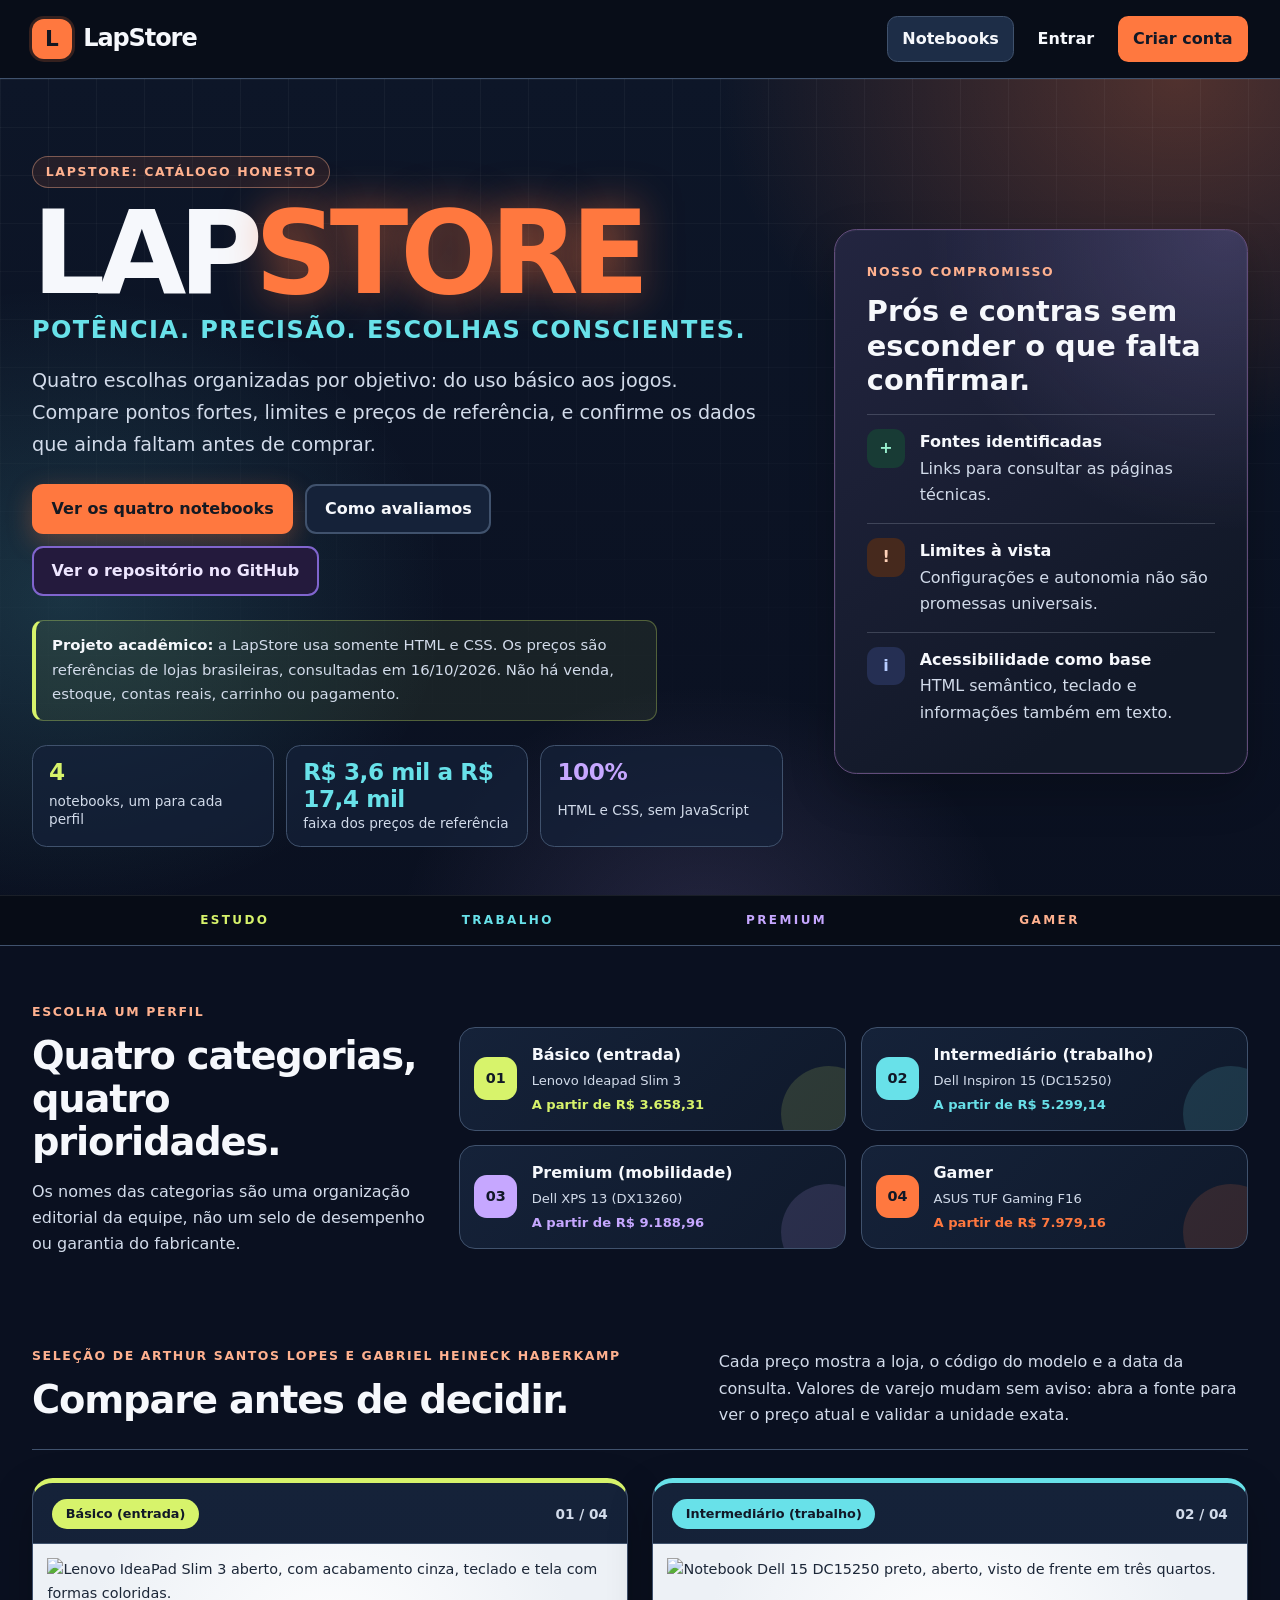
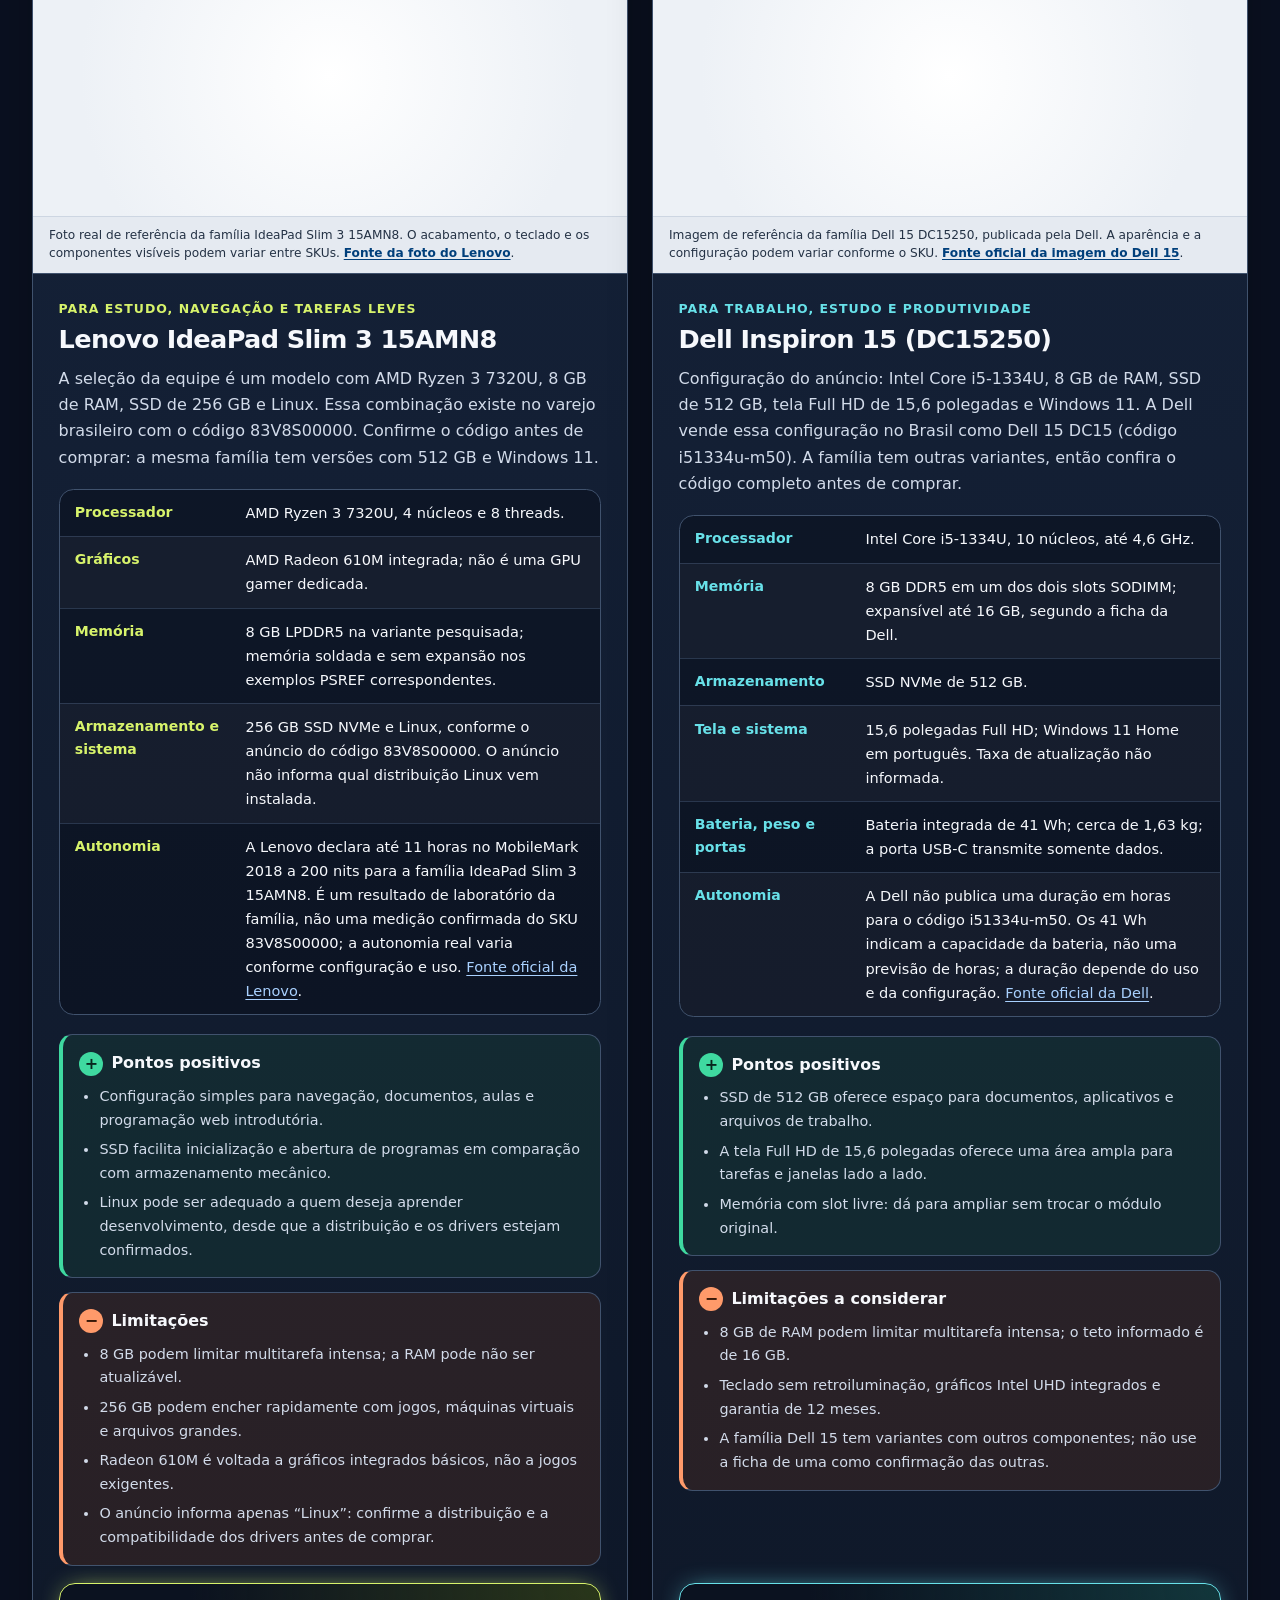
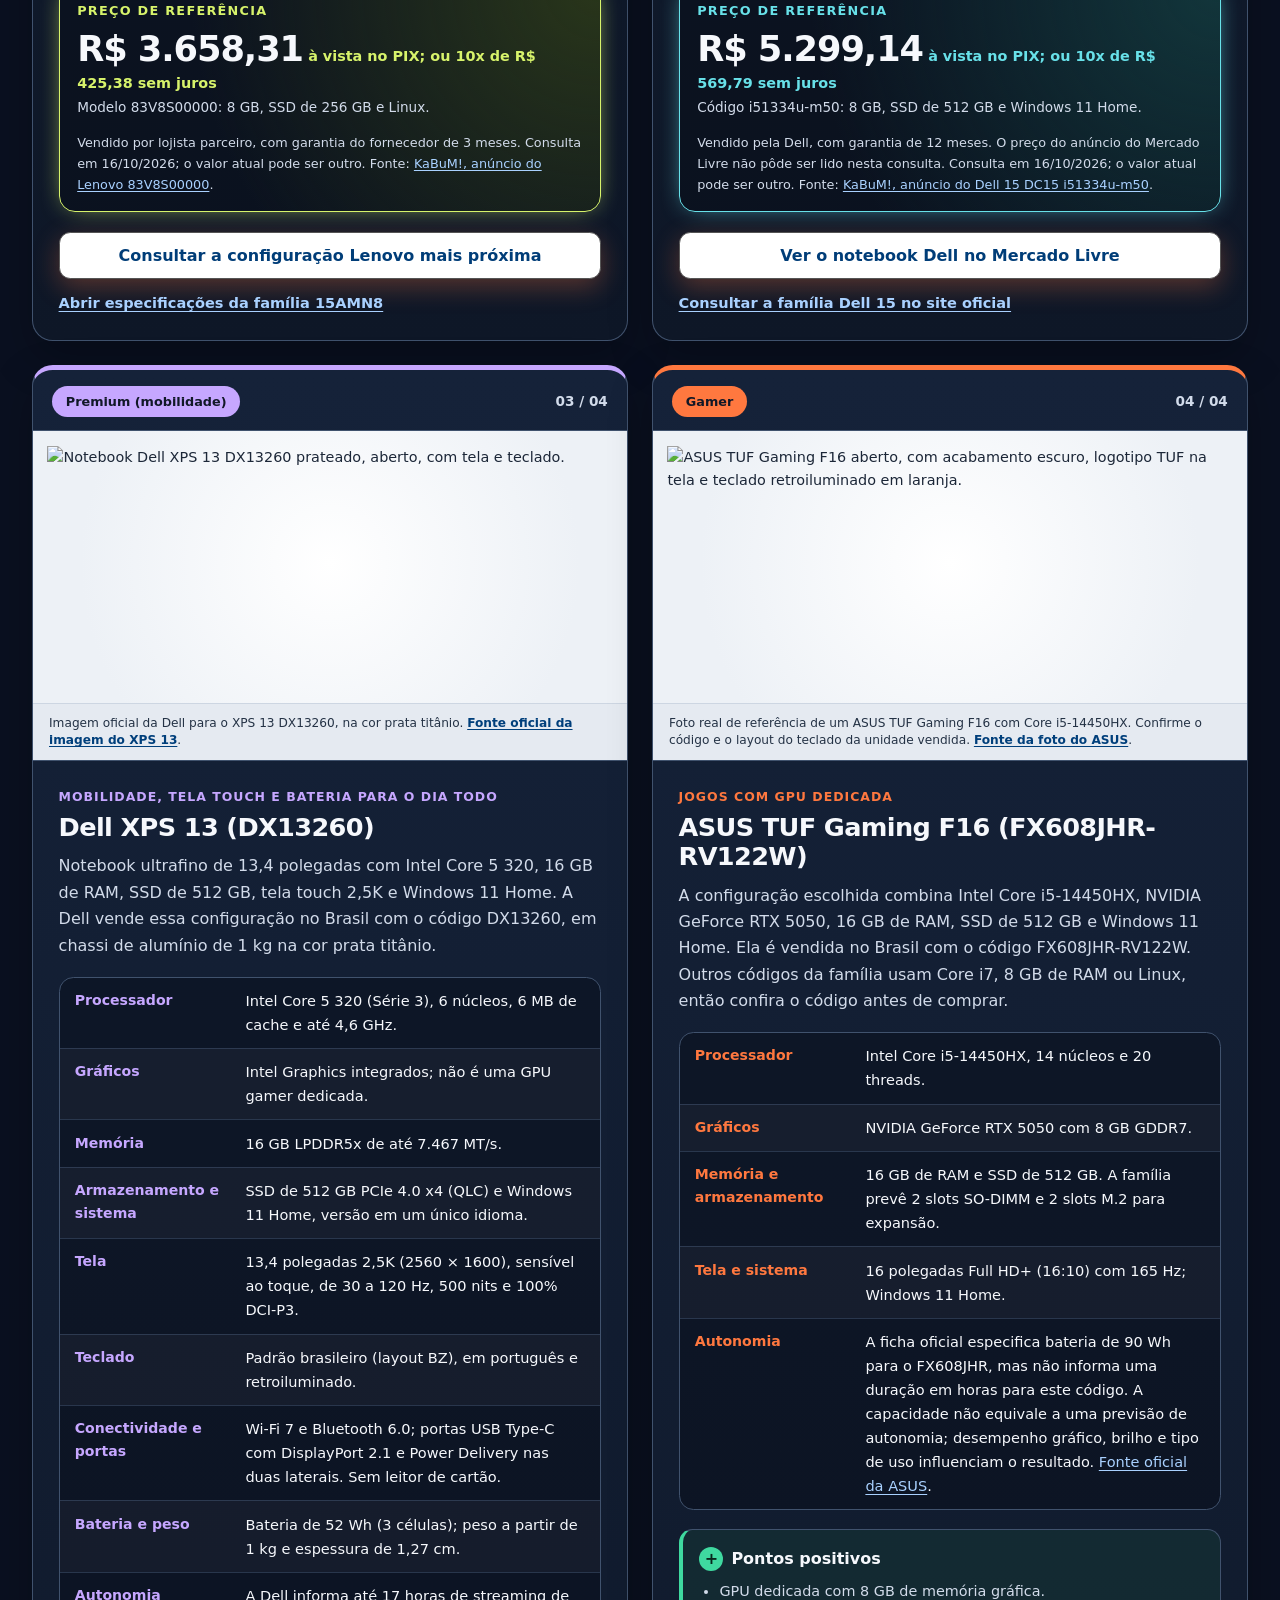
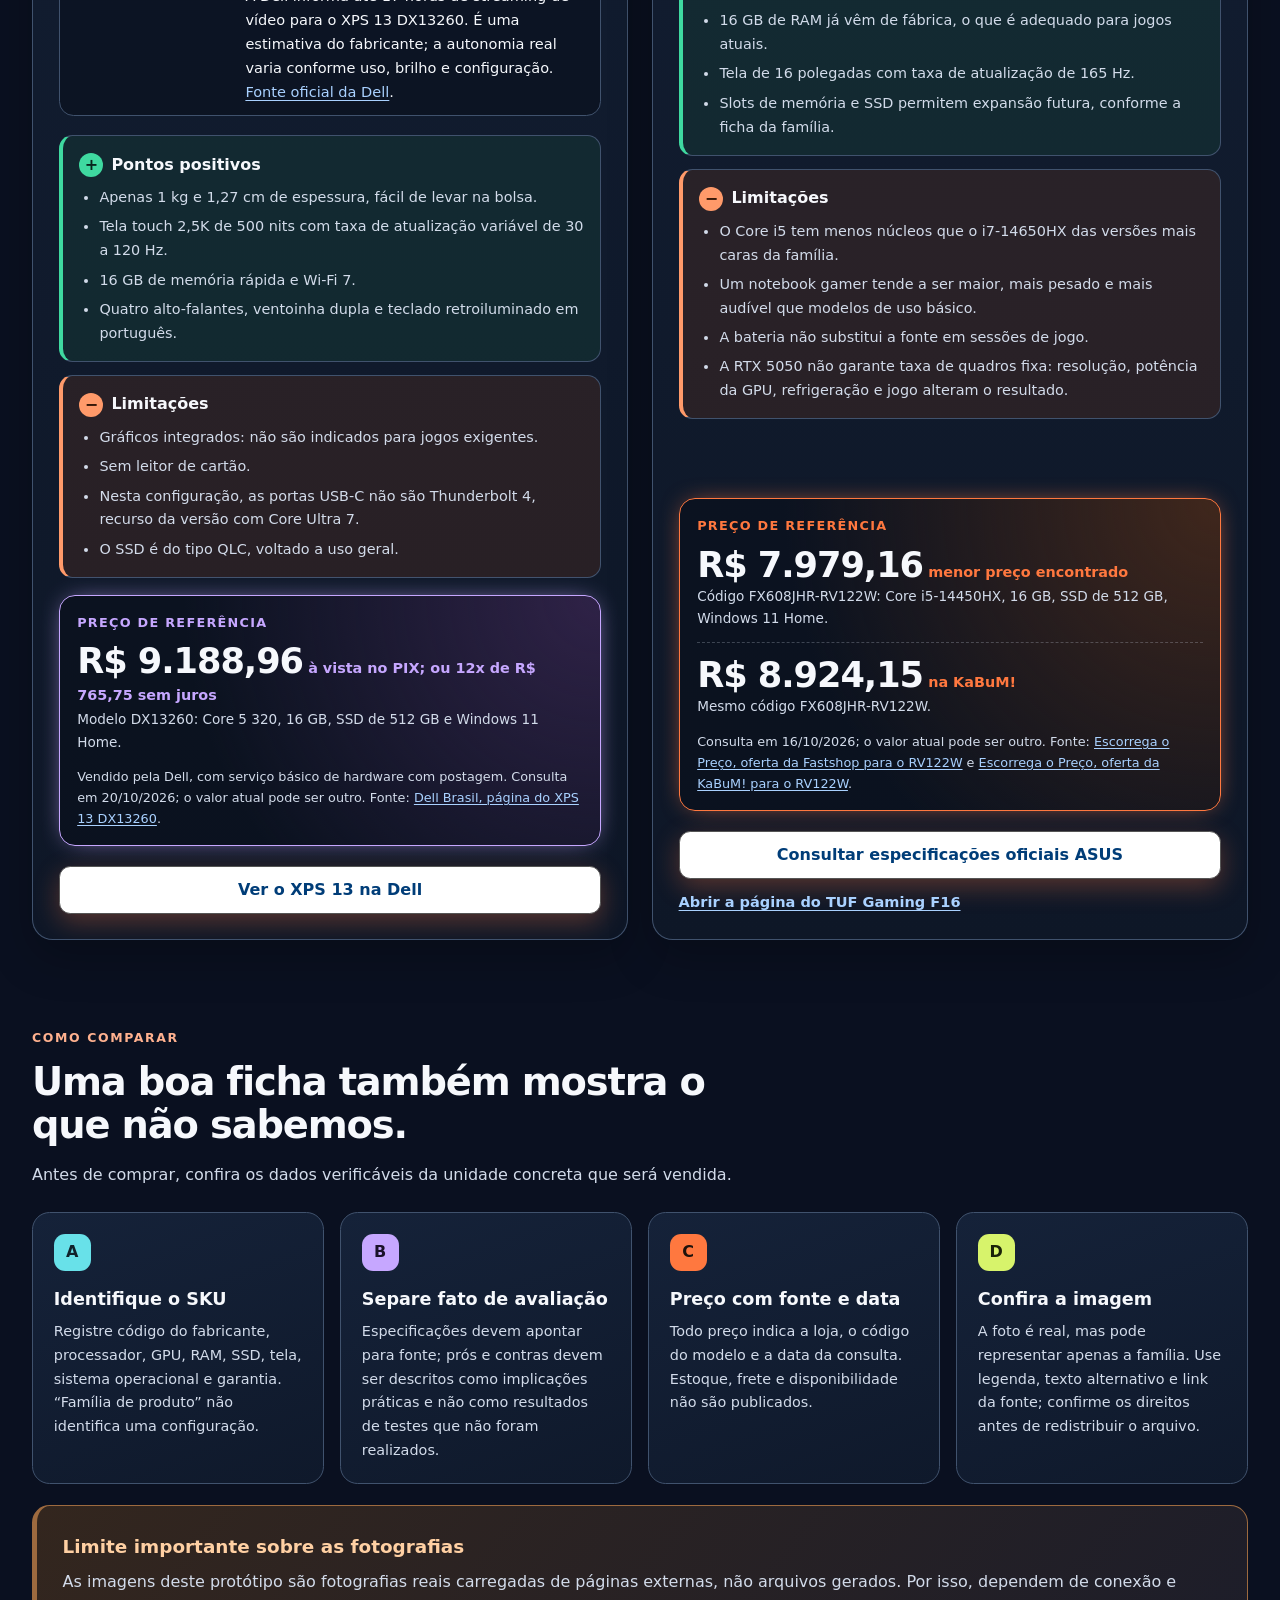
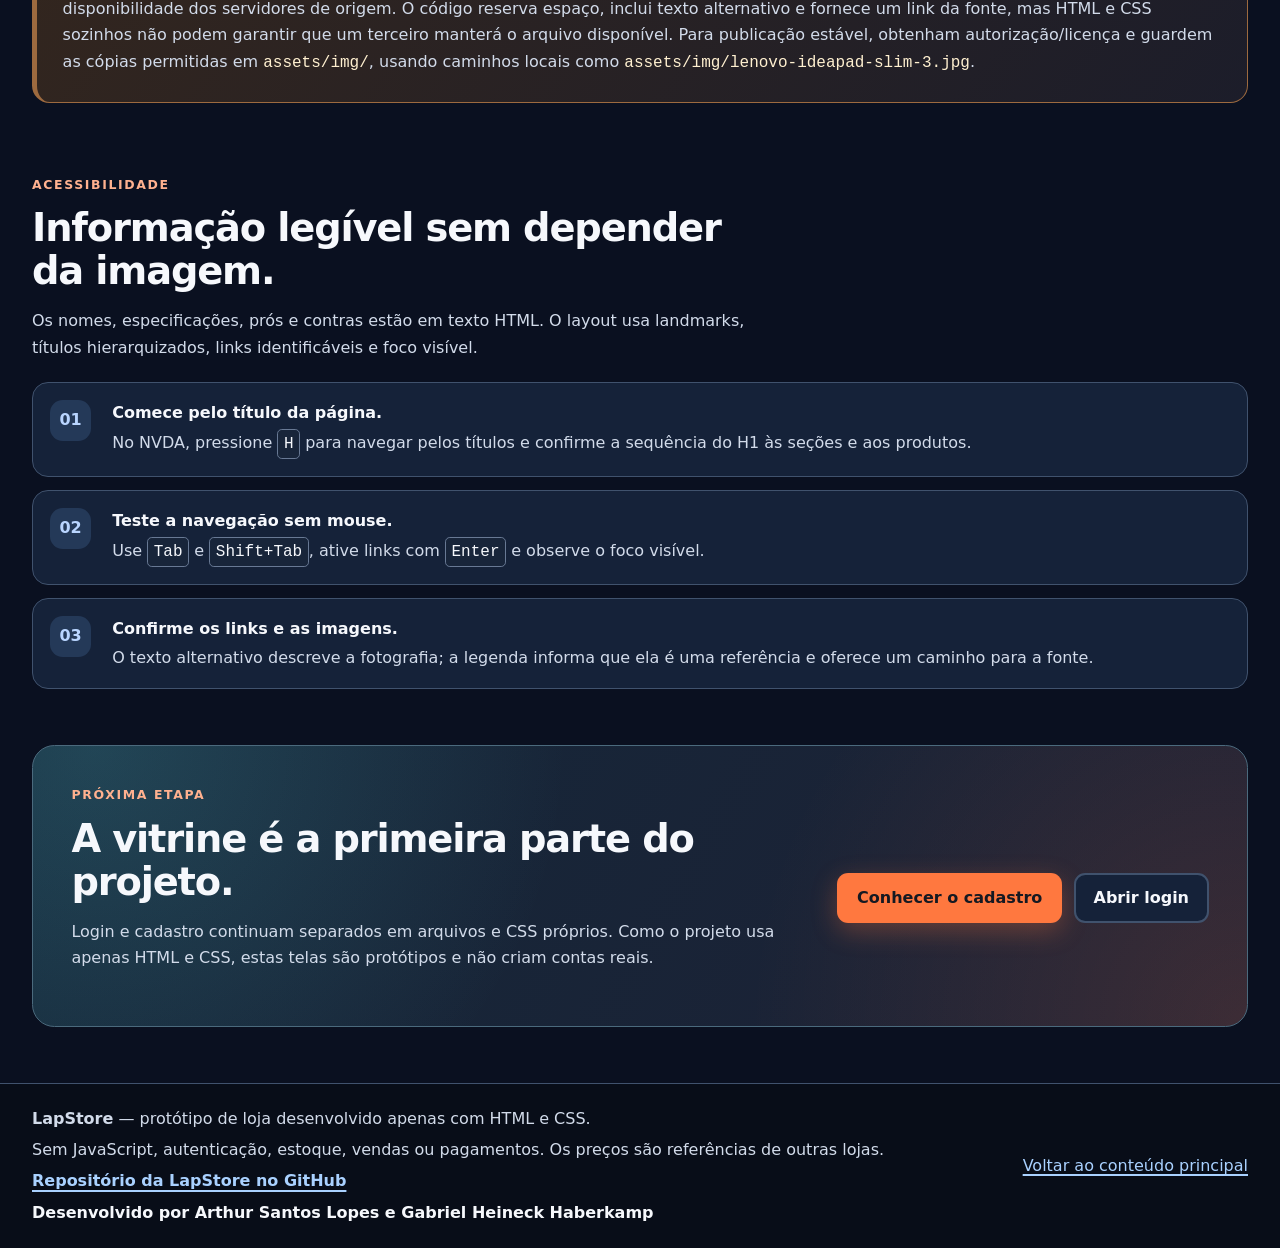
==== commit 41fbe58a: "Sessão do Dell XPS 13 atualizada para remover ruído de vitrine e modelo vendido no Brasil com SKU" ====
--- a/index.html
+++ b/index.html
@@ -84,7 +84,7 @@
                     <li>
                         <a class="category-link category-link-premium" href="#titulo-dell">
                             <span class="category-number" aria-hidden="true">03</span>
-                            <span><strong>Premium (mobilidade)</strong><small>Dell XPS 13 9350</small><small class="category-price">A partir de R$ 17.389,00</small></span>
+                            <span><strong>Premium (mobilidade)</strong><small>Dell XPS 13 (DX13260)</small><small class="category-price">A partir de R$ 9.188,96</small></span>
                         </a>
                     </li>
                     <li>
@@ -199,45 +199,50 @@
 
                 <article class="product-card product-premium" id="categoria-premium" aria-labelledby="titulo-dell">
                     <div class="product-card-head">
-                        <span class="category-badge">Premium, Intel Core Ultra Série 2</span>
+                        <span class="category-badge">Premium (mobilidade)</span>
                         <span class="category-index" aria-hidden="true">03 / 04</span>
                     </div>
                     <figure class="product-figure">
-                        <img src="https://i.dell.com/is/image/DellContent/content/dam/ss2/product-images/dell-client-products/notebooks/xps-notebooks/xps-13-9350/spi/platinum/oled/notebook-xps-13-9350-t-oled-silver-relsize-500-ng.psd?fmt=jpg&amp;wid=500&amp;hei=181" width="500" height="181" loading="lazy" referrerpolicy="no-referrer" decoding="async" alt="Imagem oficial do Dell XPS 13 9350 Intel, na cor Platinum, com tela OLED.">
-                        <figcaption>Imagem oficial da Dell para uma configuração Platinum com tela OLED. Cor, tela e demais componentes podem variar conforme o SKU. <a href="https://www.dell.com/support/product-details/pt-br/product/xps-13-9350-intel-laptop/resources/manuals">Fonte oficial da imagem e suporte do XPS 13</a>.</figcaption>
+                        <img src="https://i.dell.com/is/image/DellContent/content/dam/ss2/product-images/dell-client-products/notebooks/xps-notebooks/xps-13-dx13260/media-gallery/sky/laptop-xps-13-sky-dx13260-silver-gallery-1.psd?fmt=png-alpha&amp;pscan=auto&amp;scl=1&amp;hei=402&amp;wid=522&amp;qlt=100,0&amp;resMode=sharp2&amp;size=522,402" width="522" height="402" loading="lazy" referrerpolicy="no-referrer" decoding="async" alt="Notebook Dell XPS 13 DX13260 prateado, aberto, com tela e teclado.">
+                        <figcaption>Imagem oficial da Dell para o XPS 13 DX13260, na cor prata titânio. <a href="https://www.dell.com/pt-br/shop/laptop-computers/spd/xps13dx13260">Fonte oficial da imagem do XPS 13</a>.</figcaption>
                     </figure>
                     <div class="product-content">
-                        <p class="product-kicker">Premium (mobilidade), Intel Core Ultra Série 2</p>
-                        <h3 id="titulo-dell" tabindex="-1">Dell XPS 13 9350 Intel</h3>
-                        <p class="product-summary">Este cartão trata do Dell XPS 13 9350 Intel da geração com processadores Core Ultra Série 2. As configurações variam; confirme o SKU ou Service Tag da unidade antes de usar os dados abaixo como especificações da oferta.</p>
+                        <p class="product-kicker">Mobilidade, tela touch e bateria para o dia todo</p>
+                        <h3 id="titulo-dell" tabindex="-1">Dell XPS 13 (DX13260)</h3>
+                        <p class="product-summary">Notebook ultrafino de 13,4 polegadas com Intel Core 5 320, 16 GB de RAM, SSD de 512 GB, tela touch 2,5K e Windows 11 Home. A Dell vende essa configuração no Brasil com o código DX13260, em chassi de alumínio de 1 kg na cor prata titânio.</p>
                         <dl class="spec-list">
-                            <div><dt>Processador</dt><dd>A geração Intel do XPS 13 9350 oferece processadores Core Ultra Série 2; a opção exata depende do SKU.</dd></div>
-                            <div><dt>Exemplo de configuração</dt><dd>Uma configuração comercial de referência lista Core Ultra 7 258V, 32 GB de RAM, SSD de 1 TB e tela OLED de 13,4 polegadas. É um exemplo, não a confirmação da unidade selecionada.</dd></div>
-                            <div><dt>Bateria</dt><dd>O manual oficial do XPS 13 9350 Intel especifica bateria de 55 Wh. A autonomia varia conforme configuração, uso e condições de teste.</dd></div>
-                            <div><dt>Autonomia</dt><dd>A Dell não publica uma duração em horas aplicável à configuração OLED do anúncio. A bateria de 55 Wh não determina, sozinha, quantas horas o notebook dura; uso, brilho e condições de teste alteram o resultado. <a href="https://www.dell.com/support/manuals/pt-br/xps-13-9350-intel-laptop/xps-13-9350-owners-manual/bateria?guid=guid-c11a821b-01ce-44c5-aed5-444b4c1772a5&amp;lang=pt-br">Fonte oficial da bateria</a>.</dd></div>
+                            <div><dt>Processador</dt><dd>Intel Core 5 320 (Série 3), 6 núcleos, 6 MB de cache e até 4,6 GHz.</dd></div>
+                            <div><dt>Gráficos</dt><dd>Intel Graphics integrados; não é uma GPU gamer dedicada.</dd></div>
+                            <div><dt>Memória</dt><dd>16 GB LPDDR5x de até 7.467 MT/s.</dd></div>
+                            <div><dt>Armazenamento e sistema</dt><dd>SSD de 512 GB PCIe 4.0 x4 (QLC) e Windows 11 Home, versão em um único idioma.</dd></div>
+                            <div><dt>Tela</dt><dd>13,4 polegadas 2,5K (2560 × 1600), sensível ao toque, de 30 a 120 Hz, 500 nits e 100% DCI-P3.</dd></div>
+                            <div><dt>Teclado</dt><dd>Padrão brasileiro (layout BZ), em português e retroiluminado.</dd></div>
+                            <div><dt>Conectividade e portas</dt><dd>Wi-Fi 7 e Bluetooth 6.0; portas USB Type-C com DisplayPort 2.1 e Power Delivery nas duas laterais. Sem leitor de cartão.</dd></div>
+                            <div><dt>Bateria e peso</dt><dd>Bateria de 52 Wh (3 células); peso a partir de 1 kg e espessura de 1,27 cm.</dd></div>
+                            <div><dt>Autonomia</dt><dd>A Dell informa até 17 horas de streaming de vídeo para o XPS 13 DX13260. É uma estimativa do fabricante; a autonomia real varia conforme uso, brilho e configuração. <a href="https://www.dell.com/pt-br/shop/laptop-computers/spd/xps13dx13260">Fonte oficial da Dell</a>.</dd></div>
                         </dl>
                         <div class="pros-cons">
                             <div class="pros" role="group" aria-labelledby="dell-pros">
-                                <h4 id="dell-pros"><span aria-hidden="true">+</span> Pontos positivos potenciais</h4>
-                                <ul>
-                                    <li>Formato compacto de 13,4 polegadas com processadores Intel Core Ultra Série 2 nesta geração.</li>
-                                    <li>Há configurações de referência com até 32 GB de RAM e SSD de 1 TB; confirme a capacidade no SKU escolhido.</li>
-                                    <li>Opções de tela de alta resolução, incluindo OLED em determinadas configurações.</li>
+                                <h4 id="dell-pros"><span aria-hidden="true">+</span> Pontos positivos</h4>
+                                <ul>
+                                    <li>Apenas 1 kg e 1,27 cm de espessura, fácil de levar na bolsa.</li>
+                                    <li>Tela touch 2,5K de 500 nits com taxa de atualização variável de 30 a 120 Hz.</li>
+                                    <li>16 GB de memória rápida e Wi-Fi 7.</li>
+                                    <li>Quatro alto-falantes, ventoinha dupla e teclado retroiluminado em português.</li>
                                 </ul>
                             </div>
                             <div class="cons" role="group" aria-labelledby="dell-contras">
-                                <h4 id="dell-contras"><span aria-hidden="true">−</span> Riscos importantes</h4>
-                                <ul>
-                                    <li>Memória, armazenamento e tela variam por configuração; confirme a capacidade antes da compra.</li>
-                                    <li>A memória é integrada à placa e não deve ser presumida como expansível; confirme no SKU.</li>
-                                    <li>O OLED, quando presente, pode elevar o custo de reparo da tela.</li>
-                                    <li>A autonomia real pode ficar abaixo de números promocionais e depende do uso e da configuração.</li>
+                                <h4 id="dell-contras"><span aria-hidden="true">−</span> Limitações</h4>
+                                <ul>
+                                    <li>Gráficos integrados: não são indicados para jogos exigentes.</li>
+                                    <li>Sem leitor de cartão.</li>
+                                    <li>Nesta configuração, as portas USB-C não são Thunderbolt 4, recurso da versão com Core Ultra 7.</li>
+                                    <li>O SSD é do tipo QLC, voltado a uso geral.</li>
                                 </ul>
                             </div>
                         </div>
-                        <div class="price-box"><h4 id="preco-xps">Preço de referência</h4><ul class="price-list"><li><span class="price-value">R$ 17.389,00</span> <span class="price-cond">menor preço encontrado</span><span class="price-cfg"> Código X13-U7256V-M: Core Ultra 7 258V, 32 GB, SSD de 1 TB, OLED, Windows 11.</span></li></ul><p class="price-note">É o menor valor listado por um comparador de preços, para essa configuração específica. Consulta em 16/10/2026; o valor atual pode ser outro. Fonte: <a href="https://www.zoom.com.br/notebook/notebook-dell-xps-13-intel-core-ultra-7-258v-13-32gb-ssd-1-tb-windows-11">Zoom, página do Dell XPS 13 X13-U7256V-M</a>.</p></div>
-                        <a class="button button-primary product-source" href="https://www.dell.com/support/product-details/pt-br/product/xps-13-9350-intel-laptop/resources/manuals">Consultar suporte oficial da versão XPS 13 9350 Intel</a>
-                        <a class="text-link" href="https://www.dell.com/support/manuals/pt-br/xps-13-9350-intel-laptop/xps-13-9350-owners-manual/bateria?guid=guid-c11a821b-01ce-44c5-aed5-444b4c1772a5&amp;lang=pt-br">Consultar a bateria da versão Intel</a>
+                        <div class="price-box"><h4 id="preco-xps">Preço de referência</h4><ul class="price-list"><li><span class="price-value">R$ 9.188,96</span> <span class="price-cond">à vista no PIX; ou 12x de R$ 765,75 sem juros</span><span class="price-cfg"> Modelo DX13260: Core 5 320, 16 GB, SSD de 512 GB e Windows 11 Home.</span></li></ul><p class="price-note">Vendido pela Dell, com serviço básico de hardware com postagem. Consulta em 20/10/2026; o valor atual pode ser outro. Fonte: <a href="https://www.dell.com/pt-br/shop/laptop-computers/spd/xps13dx13260">Dell Brasil, página do XPS 13 DX13260</a>.</p></div>
+                        <a class="button button-primary product-source" href="https://www.dell.com/pt-br/shop/laptop-computers/spd/xps13dx13260">Ver o XPS 13 na Dell</a>
                     </div>
                 </article>
 
--- a/css/home.css
+++ b/css/home.css
@@ -179,3 +179,5 @@
   .hero-ribbon { display: none; }
   .product-source { color: #003d78 !important; background: #fff !important; border: 1px solid #555; }
 }
+  .product-source { color: #003d78 !important; background: #fff !important; border: 1px solid #555; }
+}
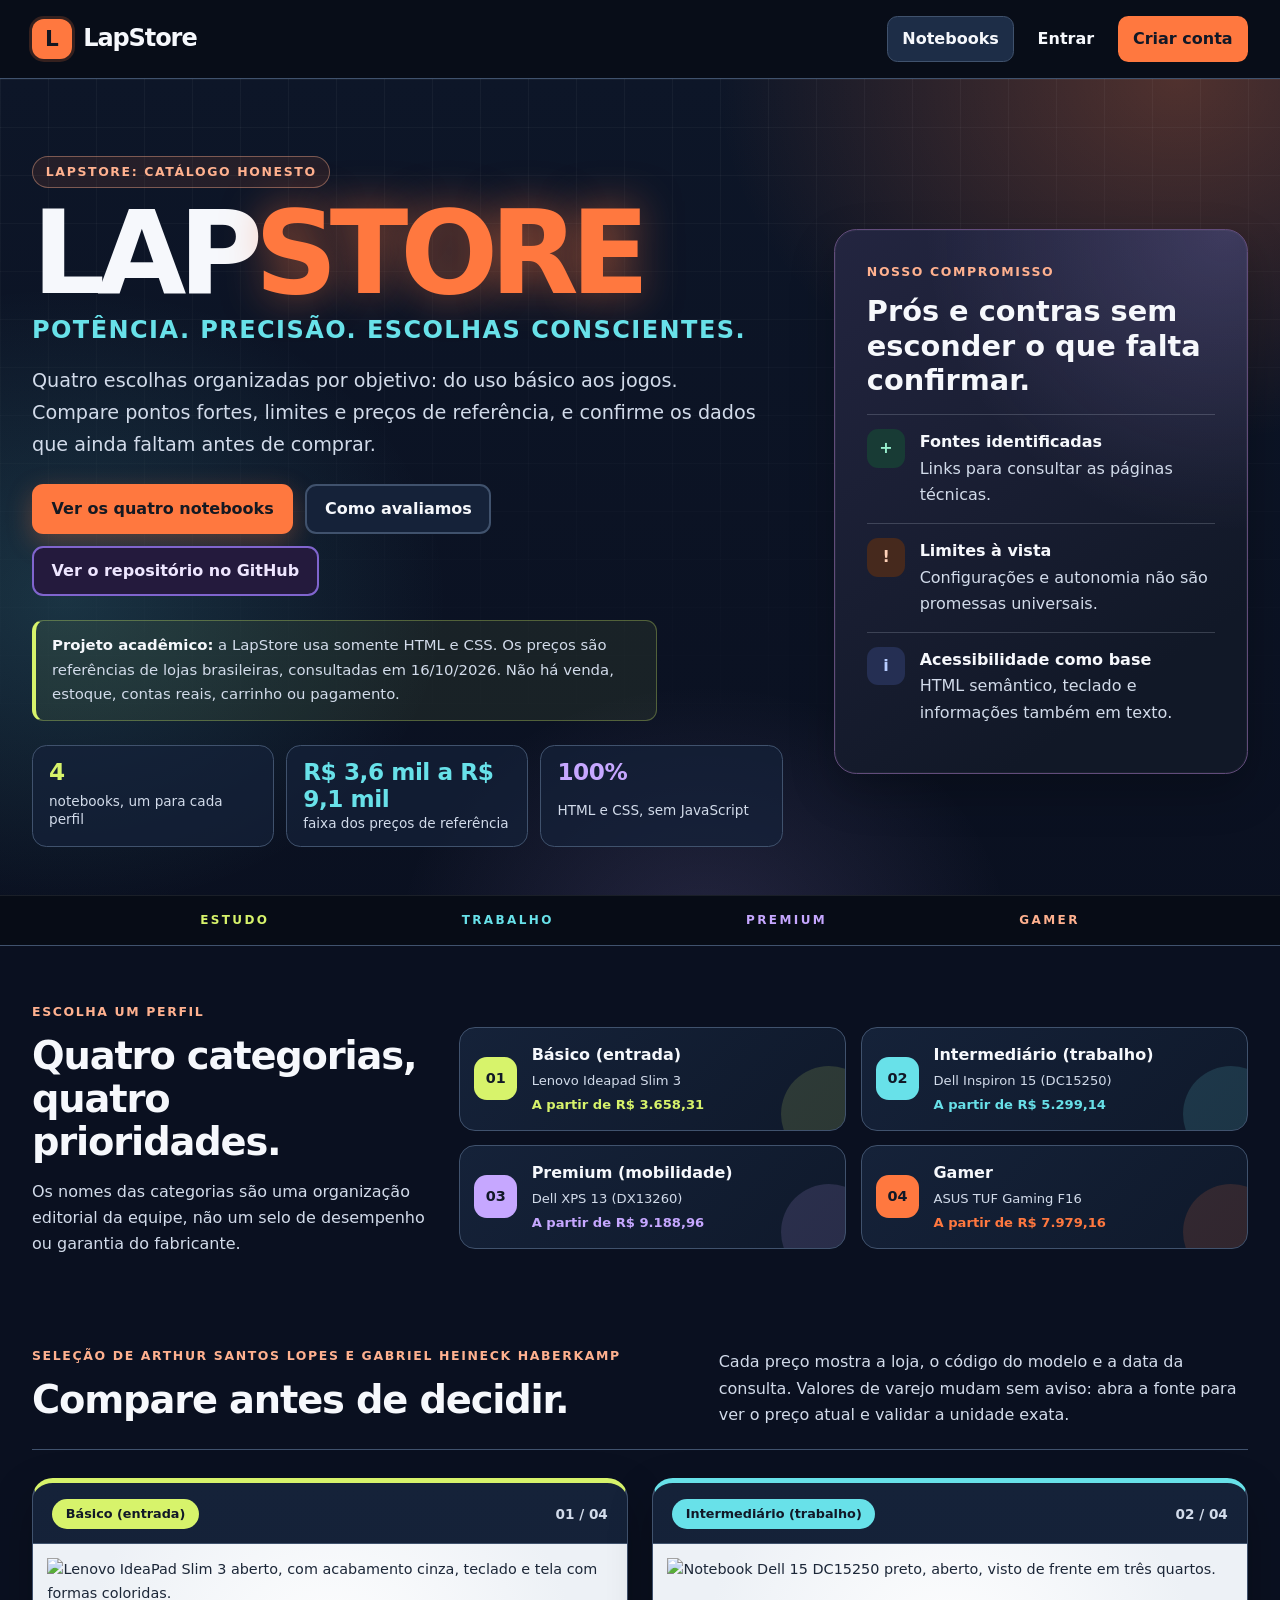
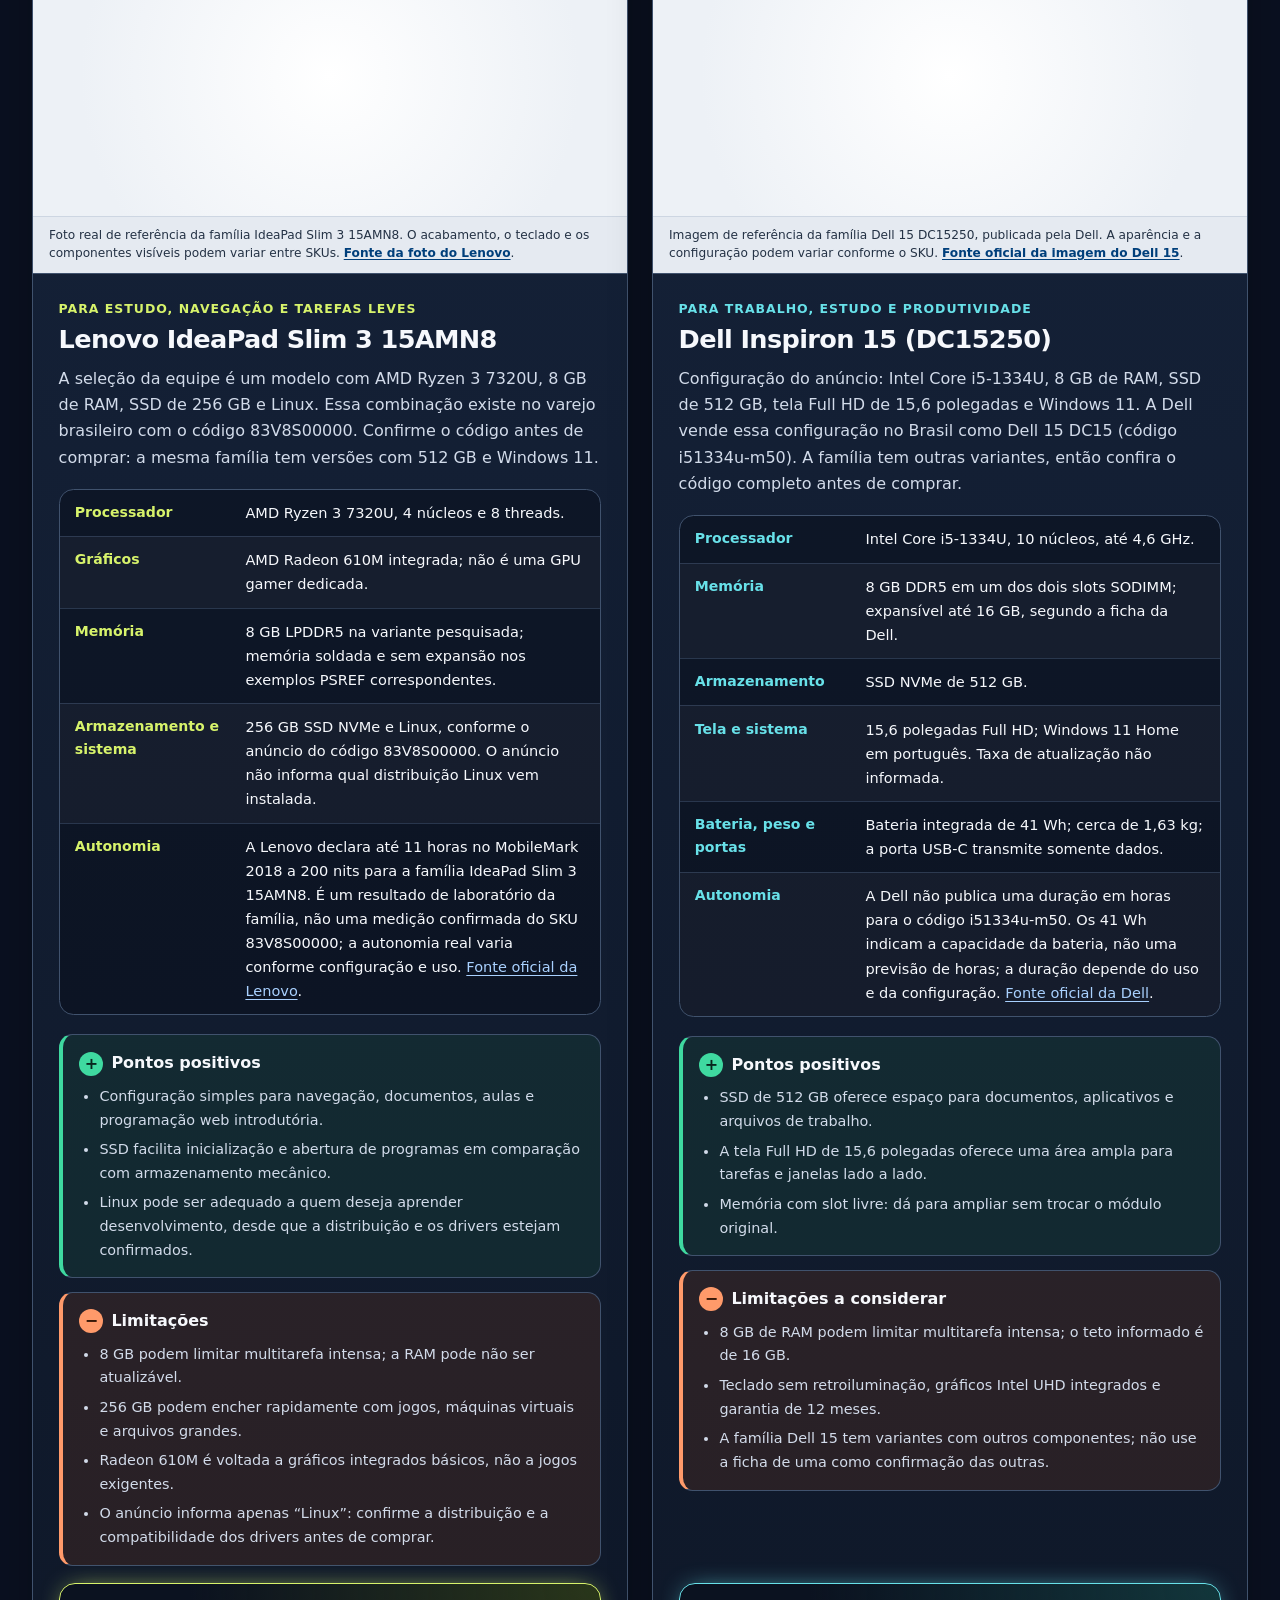
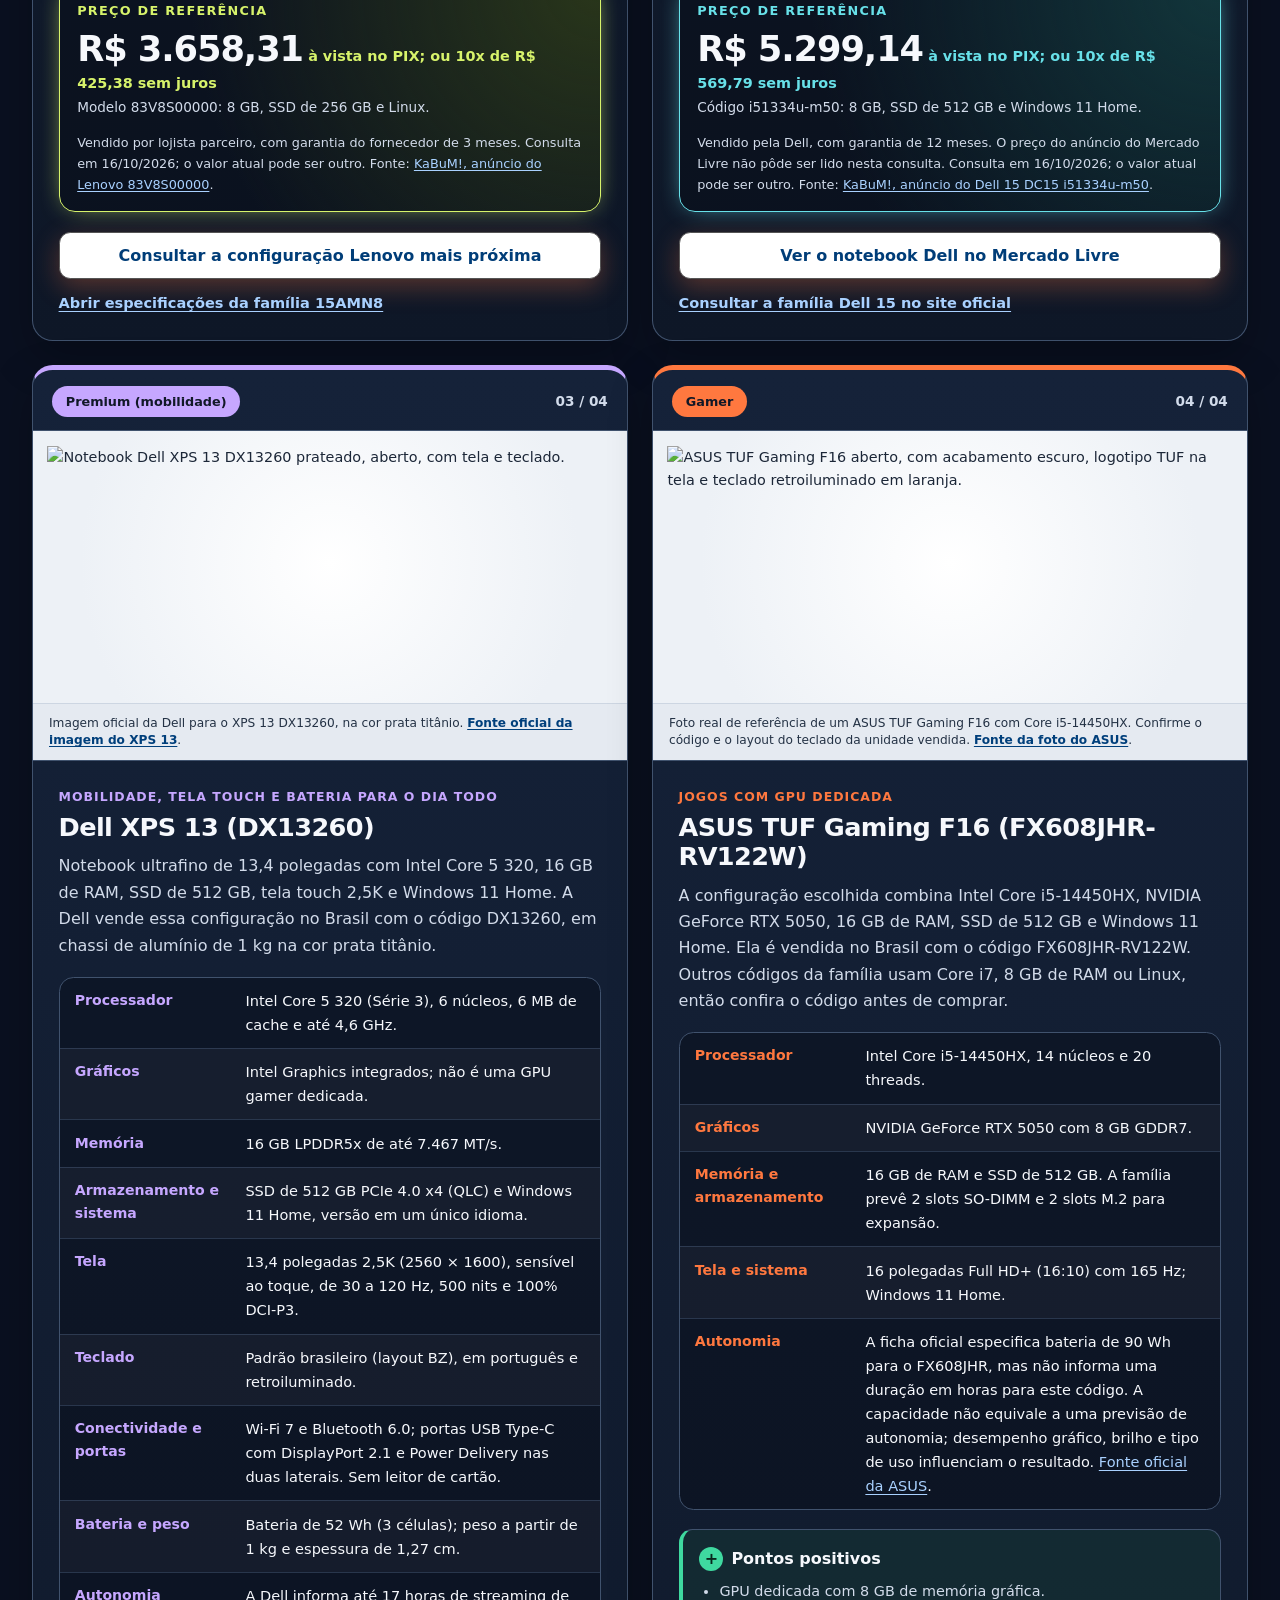
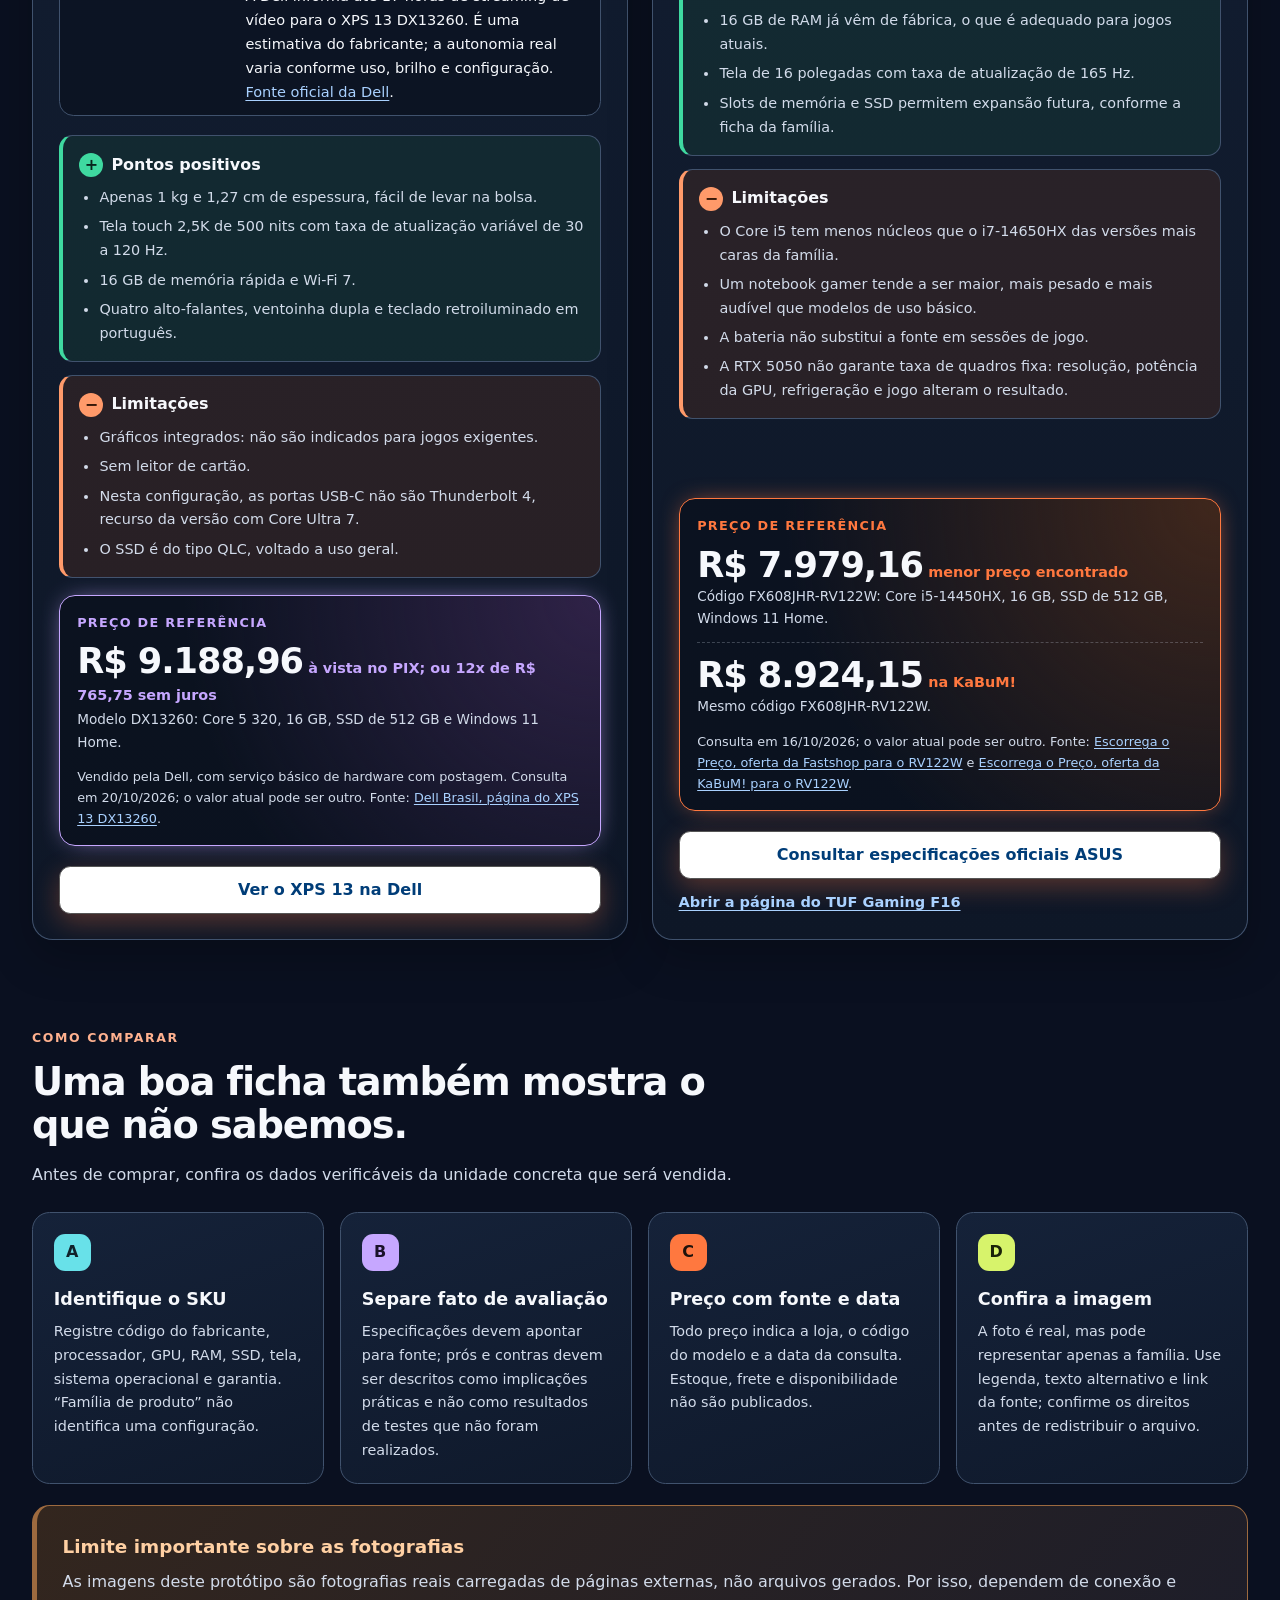
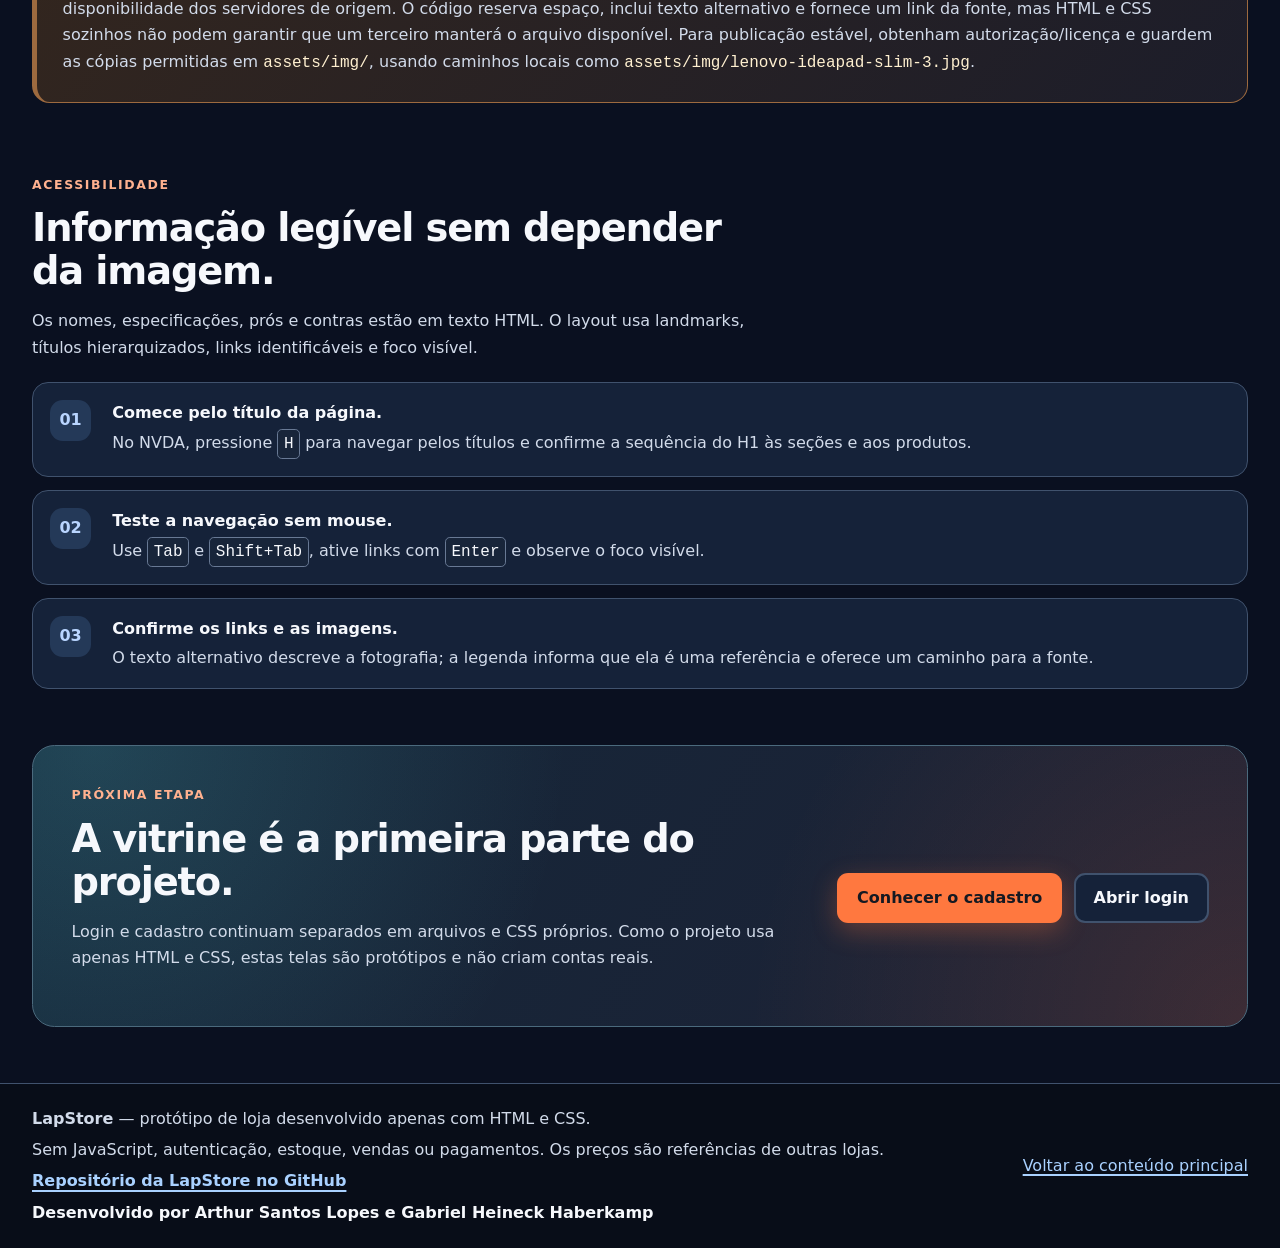
==== commit a2064c2b: "Update index.html" ====
--- a/index.html
+++ b/index.html
@@ -44,7 +44,7 @@
                     <p class="prototype-notice"><strong>Projeto acadêmico:</strong> a LapStore usa somente HTML e CSS. Os preços são referências de lojas brasileiras, consultadas em 16/10/2026. Não há venda, estoque, contas reais, carrinho ou pagamento.</p>
                     <ul class="hero-stats">
                         <li><strong>4</strong><span>notebooks, um para cada perfil</span></li>
-                        <li><strong>R$ 3,6 mil a R$ 17,4 mil</strong><span>faixa dos preços de referência</span></li>
+                        <li><strong>R$ 3,6 mil a R$ 9,1 mil</strong><span>faixa dos preços de referência</span></li>
                         <li><strong>100%</strong><span>HTML e CSS, sem JavaScript</span></li>
                     </ul>
                 </div>
